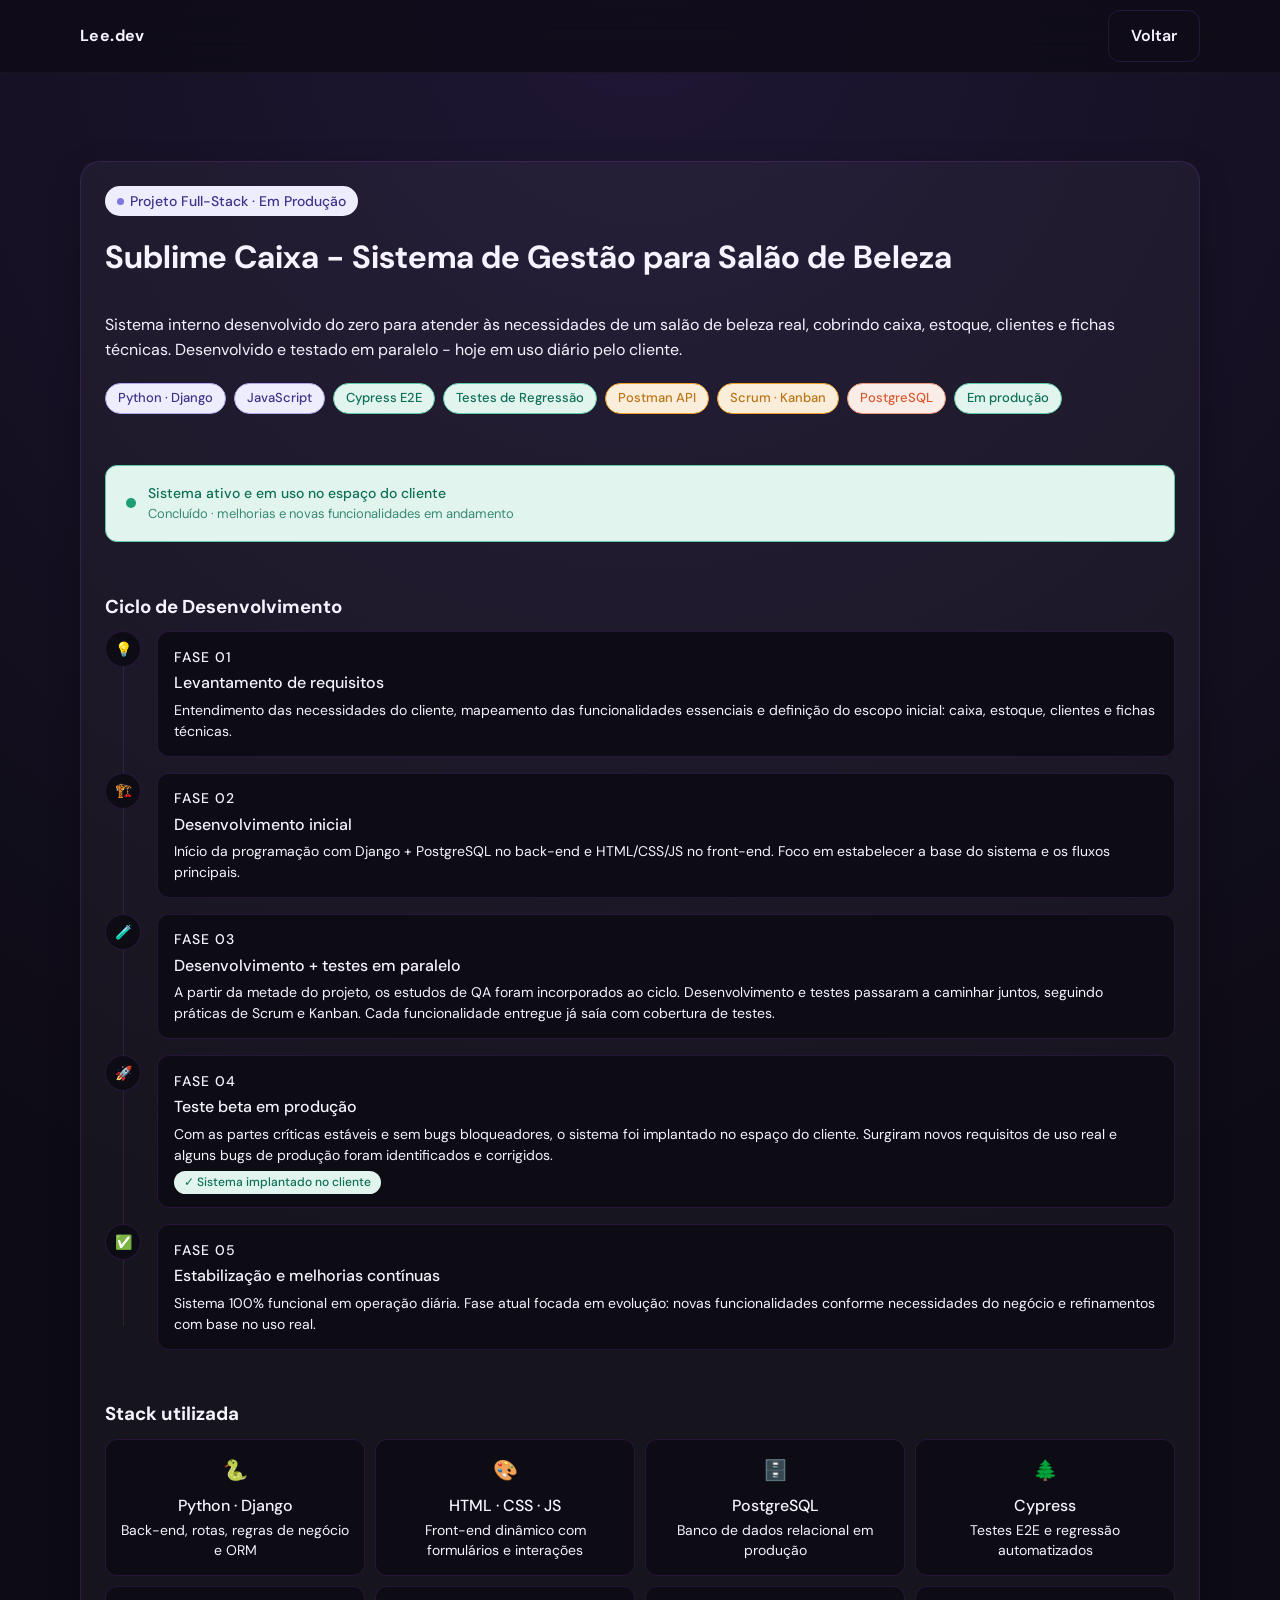
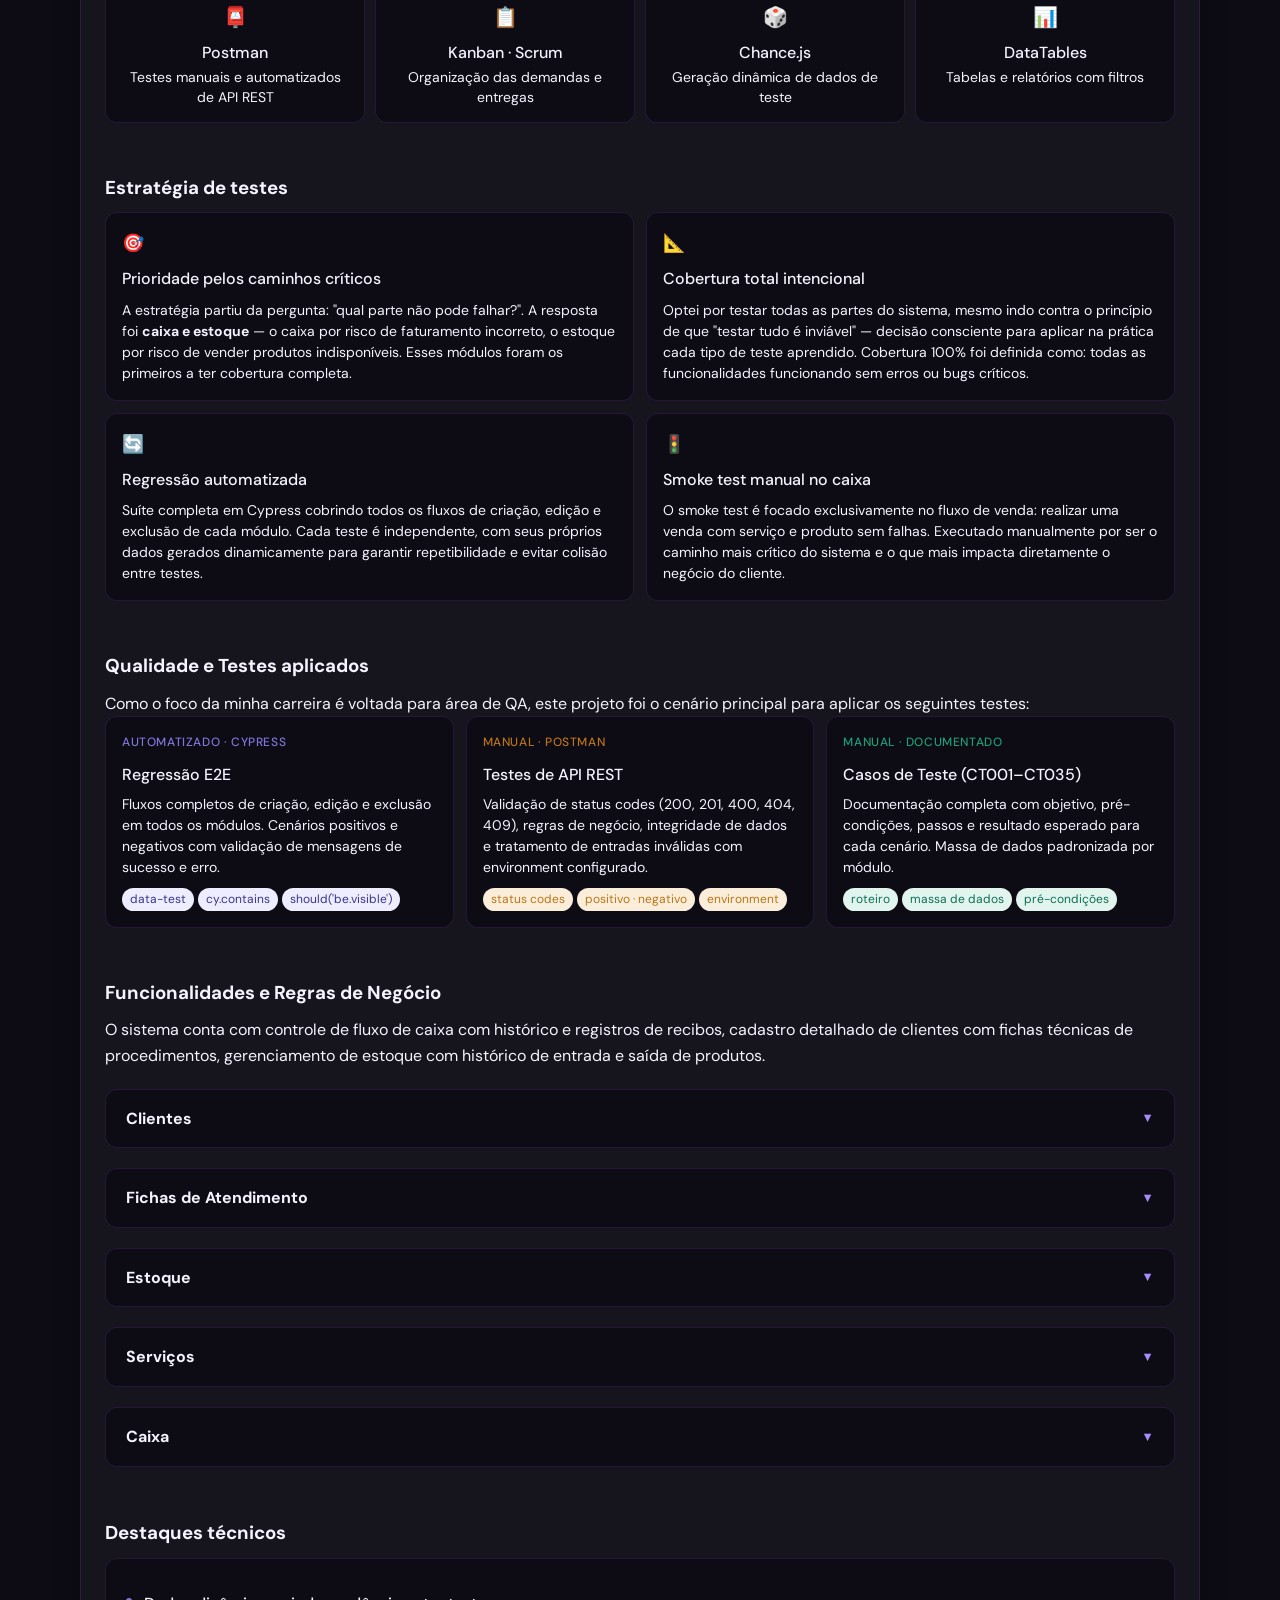
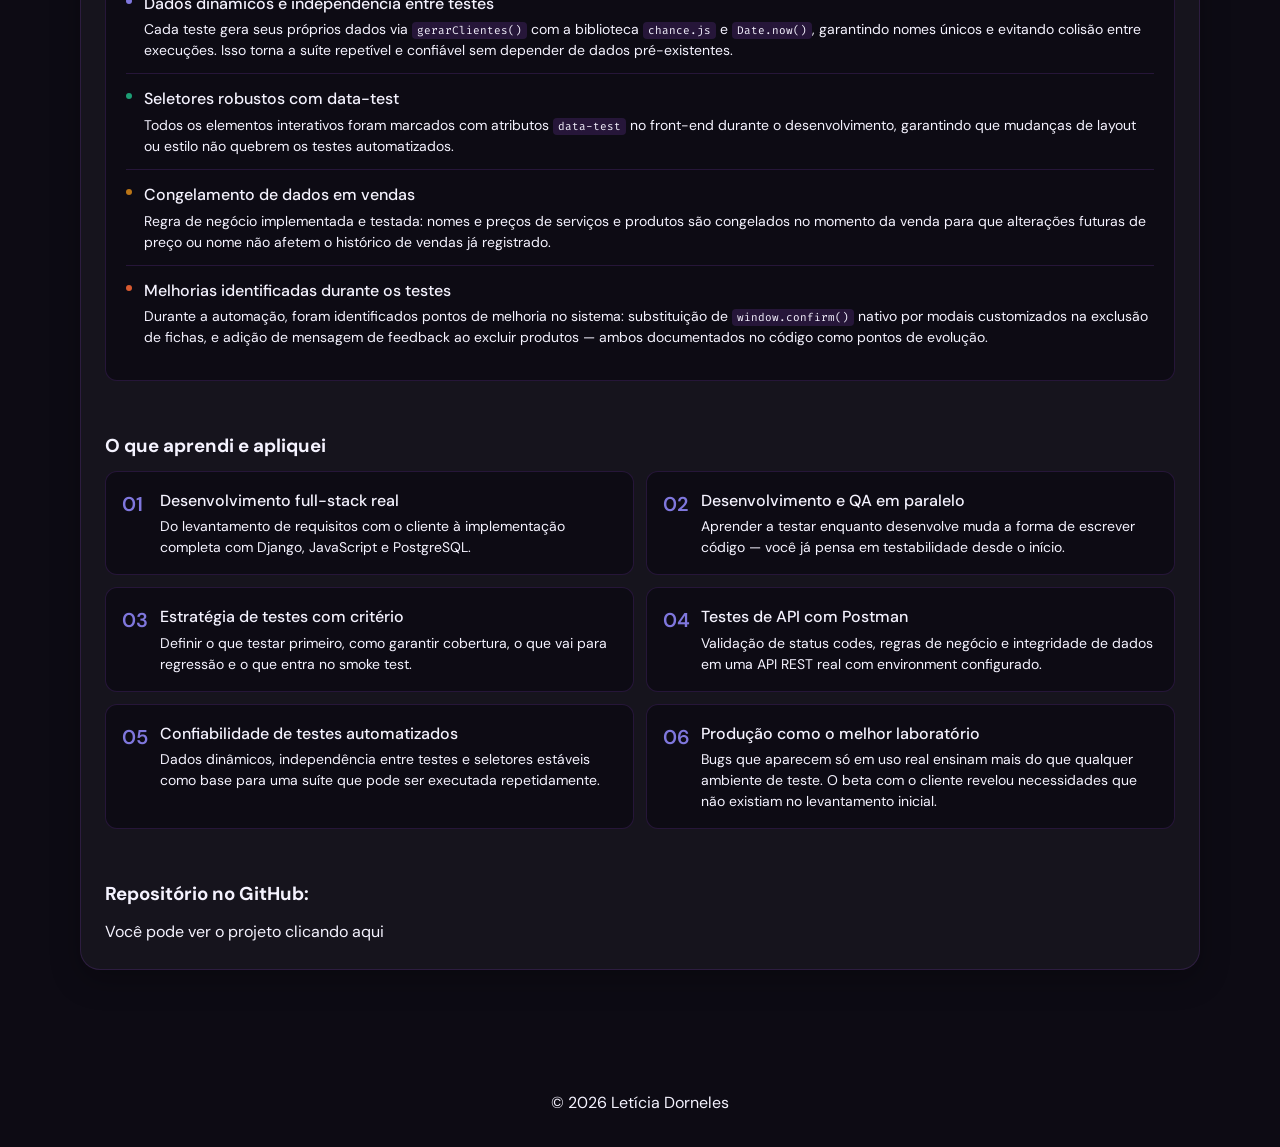
==== projeto-gestao.html @ 42004044 "Ajustando projeto Sublime Caixa" ====
<!DOCTYPE html>
<html lang="pt-BR">
<head>
  <meta charset="UTF-8" />
  <meta name="viewport" content="width=device-width, initial-scale=1.0" />
  <title>Sublime Caixa | Detalhes do Projeto</title>
  <link href="https://fonts.googleapis.com/css2?family=Fira+Code:wght@400;500&family=DM+Sans:wght@400;500;600&display=swap" rel="stylesheet"/>
  <link rel="stylesheet" href="css/style.css" />
</head>
<body>
  <header class="header">
    <nav class="nav container">
      <a href="index.html" class="logo">Lee.dev</a>
      <a href="index.html#projetos" class="btn btn-secondary">Voltar</a>
    </nav>
  </header>

  <main class="section">
    <div class="container">
      <div class="card">
      <span class="hero-tag-sublime"><span class="hero-dot-sublime"></span>Projeto Full-Stack · Em Produção</span>
      <h1 class="section-title">Sublime Caixa - Sistema de Gestão para Salão de Beleza</h1>
        <p>Sistema interno desenvolvido do zero para atender às necessidades de um salão de beleza real, cobrindo caixa, estoque, clientes e fichas técnicas. Desenvolvido e testado em paralelo - hoje em uso diário pelo cliente.</p>
        <div class="pill-row">
          <span class="pill pill-purple">Python · Django</span>
          <span class="pill pill-purple">JavaScript</span>
          <span class="pill pill-teal">Cypress E2E</span>
          <span class="pill pill-teal">Testes de Regressão </span>
          <span class="pill pill-amber">Postman API</span>
          <span class="pill pill-amber">Scrum · Kanban</span>
          <span class="pill pill-coral">PostgreSQL</span>
          <span class="pill pill-green">Em produção</span>
        </div>
        <br><br>
        <!-- Status -->
        <div class="status-bar">
            <div class="status-dot"></div>
            <div>
            <div class="status-text">Sistema ativo e em uso no espaço do cliente</div>
            <div class="status-sub">Concluído · melhorias e novas funcionalidades em andamento</div>
            </div>
        </div>

        <br>
        <h3>Ciclo de Desenvolvimento</h3>
        <!-- <ul>
          <li><strong>Backend:</strong> Python</li>
          <li><strong>Frontend:</strong> JavaScript, HTML, CSS</li>
        </ul> -->
        <!-- Timeline -->
        <!-- <p class="section-label">Ciclo de desenvolvimento</p> -->
        <div class="timeline">
            <div class="timeline-line"></div>

            <div class="tl-item">
            <div class="tl-dot">💡</div>
            <div class="tl-content">
                <div class="tl-phase">Fase 01</div>
                <div class="tl-title">Levantamento de requisitos</div>
                <div class="tl-desc">Entendimento das necessidades do cliente, mapeamento das funcionalidades essenciais e definição do escopo inicial: caixa, estoque, clientes e fichas técnicas.</div>
            </div>
            </div>

            <div class="tl-item">
            <div class="tl-dot">🏗️</div>
            <div class="tl-content">
                <div class="tl-phase">Fase 02</div>
                <div class="tl-title">Desenvolvimento inicial</div>
                <div class="tl-desc">Início da programação com Django + PostgreSQL no back-end e HTML/CSS/JS no front-end. Foco em estabelecer a base do sistema e os fluxos principais.</div>
            </div>
            </div>

            <div class="tl-item">
            <div class="tl-dot">🧪</div>
            <div class="tl-content">
                <div class="tl-phase">Fase 03</div>
                <div class="tl-title">Desenvolvimento + testes em paralelo</div>
                <div class="tl-desc">A partir da metade do projeto, os estudos de QA foram incorporados ao ciclo. Desenvolvimento e testes passaram a caminhar juntos, seguindo práticas de Scrum e Kanban. Cada funcionalidade entregue já saía com cobertura de testes.</div>
            </div>
            </div>

            <div class="tl-item">
            <div class="tl-dot">🚀</div>
            <div class="tl-content">
                <div class="tl-phase">Fase 04</div>
                <div class="tl-title">Teste beta em produção</div>
                <div class="tl-desc">Com as partes críticas estáveis e sem bugs bloqueadores, o sistema foi implantado no espaço do cliente. Surgiram novos requisitos de uso real e alguns bugs de produção foram identificados e corrigidos.</div>
                <span class="badge-prod">✓ Sistema implantado no cliente</span>
            </div>
            </div>

            <div class="tl-item">
            <div class="tl-dot">✅</div>
            <div class="tl-content">
                <div class="tl-phase">Fase 05</div>
                <div class="tl-title">Estabilização e melhorias contínuas</div>
                <div class="tl-desc">Sistema 100% funcional em operação diária. Fase atual focada em evolução: novas funcionalidades conforme necessidades do negócio e refinamentos com base no uso real.</div>
            </div>
            </div>
        </div>
        <br>
        <!-- Stack -->
        <h3>Stack utilizada</h3>
        <!-- <p class="section-label">Stack utilizada</p> -->
        <div class="stack-grid-sublime">
            <div class="stack-card-sublime">
            <div class="stack-icon-sublime">🐍</div>
            <h3>Python · Django</h3>
            <p>Back-end, rotas, regras de negócio e ORM</p>
            </div>
            <div class="stack-card-sublime">
            <div class="stack-icon-sublime">🎨</div>
            <h3>HTML · CSS · JS</h3>
            <p>Front-end dinâmico com formulários e interações</p>
            </div>
            <div class="stack-card-sublime">
            <div class="stack-icon-sublime">🗄️</div>
            <h3>PostgreSQL</h3>
            <p>Banco de dados relacional em produção</p>
            </div>
            <div class="stack-card-sublime">
            <div class="stack-icon-sublime">🌲</div>
            <h3>Cypress</h3>
            <p>Testes E2E e regressão automatizados</p>
            </div>
            <div class="stack-card-sublime">
            <div class="stack-icon-sublime">📮</div>
            <h3>Postman</h3>
            <p>Testes manuais e automatizados de API REST</p>
            </div>
            <div class="stack-card-sublime">
            <div class="stack-icon-sublime">📋</div>
            <h3>Kanban · Scrum</h3>
            <p>Organização das demandas e entregas</p>
            </div>
            <div class="stack-card-sublime">
            <div class="stack-icon-sublime">🎲</div>
            <h3>Chance.js</h3>
            <p>Geração dinâmica de dados de teste</p>
            </div>
            <div class="stack-card-sublime">
            <div class="stack-icon-sublime">📊</div>
            <h3>DataTables</h3>
            <p>Tabelas e relatórios com filtros</p>
            </div>
        </div>

        <br>
        <!-- Estratégia de testes -->
        <!-- <p class="section-label">Estratégia de testes</p> -->
        <h3>Estratégia de testes</h3>
        <div class="strategy-grid">
            <div class="strat-card">
            <div class="strat-icon">🎯</div>
            <h3>Prioridade pelos caminhos críticos</h3>
            <p>A estratégia partiu da pergunta: "qual parte não pode falhar?". A resposta foi <strong>caixa e estoque</strong> — o caixa por risco de faturamento incorreto, o estoque por risco de vender produtos indisponíveis. Esses módulos foram os primeiros a ter cobertura completa.</p>
            </div>
            <div class="strat-card">
            <div class="strat-icon">📐</div>
            <h3>Cobertura total intencional</h3>
            <p>Optei por testar todas as partes do sistema, mesmo indo contra o princípio de que "testar tudo é inviável" — decisão consciente para aplicar na prática cada tipo de teste aprendido. Cobertura 100% foi definida como: todas as funcionalidades funcionando sem erros ou bugs críticos.</p>
            </div>
            <div class="strat-card">
            <div class="strat-icon">🔄</div>
            <h3>Regressão automatizada</h3>
            <p>Suíte completa em Cypress cobrindo todos os fluxos de criação, edição e exclusão de cada módulo. Cada teste é independente, com seus próprios dados gerados dinamicamente para garantir repetibilidade e evitar colisão entre testes.</p>
            </div>
            <div class="strat-card">
            <div class="strat-icon">🚦</div>
            <h3>Smoke test manual no caixa</h3>
            <p>O smoke test é focado exclusivamente no fluxo de venda: realizar uma venda com serviço e produto sem falhas. Executado manualmente por ser o caminho mais crítico do sistema e o que mais impacta diretamente o negócio do cliente.</p>
            </div>
        </div>
        <br>

        <!-- Tipos de teste -->
        <!-- <p class="section-label">Tipos de teste aplicados</p> -->
        <h3>Qualidade e Testes aplicados</h3>
        <p>Como o foco da minha carreira é voltada para área de QA, este projeto foi o cenário principal para aplicar os seguintes testes:</p>

        <div class="test-types">
            <div class="tt-card">
            <div class="tt-label tt-label-purple">Automatizado · Cypress</div>
            <div class="tt-title">Regressão E2E</div>
            <div class="tt-desc">Fluxos completos de criação, edição e exclusão em todos os módulos. Cenários positivos e negativos com validação de mensagens de sucesso e erro.</div>
            <div class="tag-row-sublime">
                <span class="tag-sublime tag-purple-sublime">data-test</span>
                <span class="tag-sublime tag-purple-sublime">cy.contains</span>
                <span class="tag-sublime tag-purple-sublime">should('be.visible')</span>
            </div>
            </div>
            <div class="tt-card">
            <div class="tt-label tt-label-amber">Manual · Postman</div>
            <div class="tt-title">Testes de API REST</div>
            <div class="tt-desc">Validação de status codes (200, 201, 400, 404, 409), regras de negócio, integridade de dados e tratamento de entradas inválidas com environment configurado.</div>
            <div class="tag-row-sublime">
                <span class="tag-sublime tag-amber-sublime">status codes</span>
                <span class="tag-sublime tag-amber-sublime">positivo · negativo</span>
                <span class="tag-sublime tag-amber-sublime">environment</span>
            </div>
            </div>
            <div class="tt-card">
            <div class="tt-label tt-label-teal">Manual · Documentado</div>
            <div class="tt-title">Casos de Teste (CT001–CT035)</div>
            <div class="tt-desc">Documentação completa com objetivo, pré-condições, passos e resultado esperado para cada cenário. Massa de dados padronizada por módulo.</div>
            <div class="tag-row-sublime">
                <span class="tag-sublime tag-teal-sublime">roteiro</span>
                <span class="tag-sublime tag-teal-sublime">massa de dados</span>
                <span class="tag-sublime tag-teal-sublime">pré-condições</span>
            </div>
            </div>
        </div>
        

        <!-- <h3>Qualidade e Testes (QA)</h3>
        <p>Como o foco da minha carreira é voltada para área de QA, este projeto foi o cenário principal para aplicar:</p>
        <ul>
          <li><strong>Casos de Teste:</strong> Criação de casos de teste com todos os fluxos.</li>
          <li><strong>Testes Manuais:</strong> Execução de testes funcionais e exploratórios.</li>
          <li><strong>Gestão de Bugs:</strong> Identificação e correção de falhas críticas.</li>
          <li><strong>Testes Automatizados:</strong> Implementação de fluxos E2E com Cypress.</li>
          <li><strong>Testes de API:</strong> Validação de endpoints utilizando Postman.</li>
          <li><strong>Testes de Regressão:</strong> Implementação de todos os fluxos listados pelos casos de teste com Cypress.</li>
          
          
        </ul> -->
        <br>
        <h3>Funcionalidades e Regras de Negócio</h3>
        <p>O sistema conta com controle de fluxo de caixa com histórico e registros de recibos, cadastro detalhado de clientes com fichas técnicas de procedimentos, gerenciamento de estoque com histórico de entrada e saída de produtos.</p>

        <details class="accordion-item">
          <summary class="accordion-header">
            <h4 class="category">Clientes</h4>
            <span class="accordion-icon">▼</span>
          </summary>
          <div class="accordion-content">
            <ul>
              <li>&#10003; Nome, telefone e NIF são campos obrigatórios para cadastro de cliente.</li>
              <li>&#10003; Telefone valida se tem formato válido (ex.: apenas números no formato +XXX XXX XXX XXX).</li>
              <li>&#10003; NIF deve ser único para cada cliente, valida se é padrão de Portugal (9 dígitos) e se outro cliente já possui o mesmo NIF.</li>
              <li>&#10003; Email, se preenchido, valida se tem formato válido.</li>
              <li>&#10003; Data de nascimento, se preenchido, valida se tem formato válido DD/MM/AAAA e ano deve ser ≤ ano atual.</li>
              <li>&#10003; Clientes ativos indica se o cliente ainda é atendido, enquanto clientes inativos não devem aparecer em buscas de venda ou cadastro de fichas.</li>
              <li>&#10003; Ao excluir cliente, as fichas devem ser removidas.</li>
            </ul>
          </div>
        </details>
        <details class="accordion-item">
          <summary class="accordion-header">
            <h4 class="category">Fichas de Atendimento</h4>
            <span class="accordion-icon">▼</span>
          </summary>
          <div class="accordion-content">
            <ul>
                <li>&#10003; Cliente é obrigatório para fazer o cadastro da ficha</li>
                <li>&#10003; Preço deve ser ≥ 0.</li>
                <li>&#10003; Data do procedimento não pode ser uma data futura.</li>
                <li>&#10003; Profissional é opcional, mas essencial para informar quem realizou o atendimento.</li>
                <li>&#10003; Procedimento, homecare e observação são opcionais, mas têm limite de caracteres.</li>
                <li>&#10003; Ao excluir um cliente, todas as fichas dele são excluídas.</li>
                <li>&#10003; Cada ficha deve registrar o valor do serviço/produto naquela data, não dependendo de atualizações futuras de preço do serviço/produto.</li>
                <li>&#10003; Histórico: fichas ordenadas da mais recente para a mais antiga.</li>
            </ul>
          </div>
        </details>
        <details class="accordion-item">
          <summary class="accordion-header">
            <h4 class="category">Estoque</h4>
            <span class="accordion-icon">▼</span>
          </summary>
          <div class="accordion-content">
            <ul>
                <li>&#10003; Nome e preço são obrigatórios.</li>
                <li>&#10003; Preço deve ser &gt; 0.</li>
                <li>&#10003; Quantidade não pode ser negativa, caso não tenha estoque ainda pode ser criado com quantidade 0 e ser atualizada posteriormente, a quantidade é controlada por entradas e saídas.</li>
                <li>&#10003; Não é permitido vender produto com estoque insuficiente.</li>
                <li>&#10003; Movimentações de estoque devem registrar tipo (entrada/saída), quantidade e data.</li>
                <li>&#10003; Produto pode ter descrição opcional.</li>
                <li>&#10003; Produtos com quantidade 0 devem aparecer como “sem estoque” em vendas.</li>
                <li>&#10003; Produto e tipo (entrada/saída) são obrigatórios para fazer movimentação no estoque.</li>
                <li>&#10003; Tipo deve ser apenas entrada ou saída.</li>
                <li>&#10003; Ao criar uma saída (venda no caixa), valida se o produto possui estoque suficiente.</li>
                <li>&#10003; Cliente pode ser opcional, mas se estiver preenchido indica que a saída está ligada a uma venda.</li>
                <li>&#10003; Movimentação no estoque
                    <br>&nbsp;&nbsp;&nbsp;&nbsp;• Entrada:
                        <br>&nbsp;&nbsp;&nbsp;&nbsp;&nbsp;&nbsp;&nbsp;&nbsp;- Adiciona quantidade ao estoque pela edição do produto.
                    <br>&nbsp;&nbsp;&nbsp;&nbsp;• Saída:
                        <br>&nbsp;&nbsp;&nbsp;&nbsp;&nbsp;&nbsp;&nbsp;&nbsp;- Verifica se quantidade &gt; 0.
                        <br>&nbsp;&nbsp;&nbsp;&nbsp;&nbsp;&nbsp;&nbsp;&nbsp;- Verifica estoque suficiente.
                        <br>&nbsp;&nbsp;&nbsp;&nbsp;&nbsp;&nbsp;&nbsp;&nbsp;- Cria movimentação no estoque do tipo 'SAIDA'.
                        <br>&nbsp;&nbsp;&nbsp;&nbsp;&nbsp;&nbsp;&nbsp;&nbsp;- Associa cliente, se informado.
                </li>
                <li>&#10003; Relatório do estoque filtra por data, cliente e produto, mostrando entradas, saídas e quantidade atual de cada produto.</li>
            </ul>
          </div>
        </details>
        <details class="accordion-item">
          <summary class="accordion-header">
            <h4 class="category">Serviços</h4>
            <span class="accordion-icon">▼</span>
          </summary>
          <div class="accordion-content">
            <ul>
                <li>&#10003; Nome e preco são obrigatórios.</li>
                <li>&#10003; Preço deve ser &gt; 0.</li>
                <li>&#10003; Preço do serviço deve ser congelado ao criar uma venda, preservando o valor no histórico das vendas antigas.</li>
            </ul>
          </div>
        </details>
        <details class="accordion-item">
          <summary class="accordion-header">
            <h4 class="category">Caixa</h4>
            <span class="accordion-icon">▼</span>
          </summary>
          <div class="accordion-content">
            <ul>
                <li>&#10003; Cliente é opcional, mas essencial, caso não tenha o registro fica como “Não informado”.</li>
                <li>&#10003; Data por padrão é a data e hora local do dispositivo.</li>
                <li>&#10003; Desconto e sinal são opcionais, pode ser ≥ 0.</li>
                <li>&#10003; Valor total deve ser > 0 (não pode ser negativo nem zero).</li>
                <li>&#10003; Profissional opcional, mas essencial para informar quem realizou o atendimento.</li>
                <li>&#10003; Forma de pagamento é obrigatório, deve ser uma das opções definidas.</li>
                <li>&#10003; Quantidades sempre 1 por registro; multiplicar registro se necessário.</li>
                <li>&#10003; Fatura deve ser 'sim' ou 'nao' de acordo com desejo da cliente, caso não seja selecionado salva como 'nao'.</li>
                <li>&#10003; Ao finalizar venda:
                    <br>&nbsp;&nbsp;&nbsp;&nbsp;- Valida estoque dos produtos (tem um campo no caixa mostrando a quantidade de estoque real).
                    <br>&nbsp;&nbsp;&nbsp;&nbsp;- Valida valor total ≥ 0, caso não seja validado a venda não é finalizada e uma mensagem de erro aparece na tela.
                    <br>&nbsp;&nbsp;&nbsp;&nbsp;- A quantidade dos produtos vendidos é atualizada no estoque assim que a venda é finalizada no caixa.
                    <br>&nbsp;&nbsp;&nbsp;&nbsp;- Os nomes e valores de produtos/serviços são congelados no recibo para evitar alterações de valor/nome em recibos antigos caso tenha alteração de preço ou nome no futuro.</li>
                <li>&#10003; Pelo menos produto ou servico deve estar preenchido.</li>
                <li>&#10003; Quantidade de produto ou serviço é sempre 1, caso a cliente vá pagar 2 serviços/produtos iguais, deve ser adicionado o serviço/produto 2 vezes.</li>
                <li>&#10003; Produto ou serviço deve ser preenchido no momento da venda para congelar no histórico das vendas e no recibo da cliente.</li>
                <li>&#10003; Não permite vender mais do que estoque disponível.</li>
                <li>&#10003; Atualizações de preço ou nome do produto/serviço não devem afetar vendas já registradas.</li>
            </ul>
          </div>
        </details>
        <br>
        <br>
        <!-- Destaques técnicos -->
        <!-- <p class="section-label">Destaques técnicos</p> -->
        <h3>Destaques técnicos</h3>
        <div class="card-box-sublime">
            <div class="hl-item">
            <div class="hl-dot dot-purple"></div>
            <div class="hl-content">
                <h4>Dados dinâmicos e independência entre testes</h4>
                <p>Cada teste gera seus próprios dados via <code>gerarClientes()</code> com a biblioteca <code>chance.js</code> e <code>Date.now()</code>, garantindo nomes únicos e evitando colisão entre execuções. Isso torna a suíte repetível e confiável sem depender de dados pré-existentes.</p>
            </div>
            </div>
            <div class="hl-item">
            <div class="hl-dot dot-teal"></div>
            <div class="hl-content">
                <h4>Seletores robustos com data-test</h4>
                <p>Todos os elementos interativos foram marcados com atributos <code>data-test</code> no front-end durante o desenvolvimento, garantindo que mudanças de layout ou estilo não quebrem os testes automatizados.</p>
            </div>
            </div>
            <div class="hl-item">
            <div class="hl-dot dot-amber"></div>
            <div class="hl-content">
                <h4>Congelamento de dados em vendas</h4>
                <p>Regra de negócio implementada e testada: nomes e preços de serviços e produtos são congelados no momento da venda para que alterações futuras de preço ou nome não afetem o histórico de vendas já registrado.</p>
            </div>
            </div>
            <div class="hl-item">
            <div class="hl-dot dot-coral"></div>
            <div class="hl-content">
                <h4>Melhorias identificadas durante os testes</h4>
                <p>Durante a automação, foram identificados pontos de melhoria no sistema: substituição de <code>window.confirm()</code> nativo por modais customizados na exclusão de fichas, e adição de mensagem de feedback ao excluir produtos — ambos documentados no código como pontos de evolução.</p>
            </div>
            </div>
        </div>
        <br>
        <!-- Aprendizados -->
        <!-- <p class="section-label">O que aprendi e apliquei</p> -->
        <h3>O que aprendi e apliquei</h3>
        <div class="learnings">
            <div class="learn-card">
            <div class="learn-num">01</div>
            <div>
                <h4>Desenvolvimento full-stack real</h4>
                <p>Do levantamento de requisitos com o cliente à implementação completa com Django, JavaScript e PostgreSQL.</p>
            </div>
            </div>
            <div class="learn-card">
            <div class="learn-num">02</div>
            <div>
                <h4>Desenvolvimento e QA em paralelo</h4>
                <p>Aprender a testar enquanto desenvolve muda a forma de escrever código — você já pensa em testabilidade desde o início.</p>
            </div>
            </div>
            <div class="learn-card">
            <div class="learn-num">03</div>
            <div>
                <h4>Estratégia de testes com critério</h4>
                <p>Definir o que testar primeiro, como garantir cobertura, o que vai para regressão e o que entra no smoke test.</p>
            </div>
            </div>
            <div class="learn-card">
            <div class="learn-num">04</div>
            <div>
                <h4>Testes de API com Postman</h4>
                <p>Validação de status codes, regras de negócio e integridade de dados em uma API REST real com environment configurado.</p>
            </div>
            </div>
            <div class="learn-card">
            <div class="learn-num">05</div>
            <div>
                <h4>Confiabilidade de testes automatizados</h4>
                <p>Dados dinâmicos, independência entre testes e seletores estáveis como base para uma suíte que pode ser executada repetidamente.</p>
            </div>
            </div>
            <div class="learn-card">
            <div class="learn-num">06</div>
            <div>
                <h4>Produção como o melhor laboratório</h4>
                <p>Bugs que aparecem só em uso real ensinam mais do que qualquer ambiente de teste. O beta com o cliente revelou necessidades que não existiam no levantamento inicial.</p>
            </div>
            </div>
        </div>

        <br>
        <h3>Repositório no GitHub:</h3>
        <p>
        <a href="https://github.com/dorneleslet/SublimeCaixa-teste" target="_blank">Você pode ver o projeto clicando aqui</a>
        </p>
      </div>
    </div>
  </main>

  <footer class="container" style="text-align: center; padding: 2rem 0;">
    <p>&copy; 2026 Letícia Dorneles</p>
  </footer>
</body>
</html>
---- css/style.css ----
:root {
  --green: #1D9E75;
  --green-light: #E1F5EE;--green-mid: #9FE1CB;
  --purple:#7F77DD;--purple-light:#EEEDFE;--purple-deep:#3C3489;
  --teal:#1D9E75;--teal-light:#E1F5EE;--teal-deep:#0F6E56;
  --amber: #BA7517;--amber-light: #FAEEDA;
  --coral: #D85A30;--coral-light: #FAECE7;
  --bg: #0d0b14;
  --bg-soft: #151221;
  --card: rgba(255, 255, 255, 0.04);
  --border: rgba(168, 85, 247, 0.16);
  --text: #f5f3ff;
  --text-soft: #b9b3c9;
  --primary: #8b5cf6;
  --primary-soft: #a78bfa;
  --shadow: 0 10px 30px rgba(0, 0, 0, 0.25);
  --font-main: 'DM Sans', sans-serif;
  --font-code: 'Fira Code', monospace;
  /* --text-secondary: #5F5E5A; */ /* aqui é das letras do processo */
  --radius-lg: 12px; /* aqui deixa a borda arredondada do processo */
}

* {
  margin: 0;
  padding: 0;
  box-sizing: border-box;
}

html {
  scroll-behavior: smooth;
}

body {
  background:
    radial-gradient(circle at top, rgba(139, 92, 246, 0.14), transparent 30%),
    var(--bg);
  color: var(--text);
  font-family: var(--font-main);
  line-height: 1.6;
}

a {
  color: inherit;
  text-decoration: none;
}

ul {
  list-style: none;
}

.container {
  width: min(1120px, 90%);
  margin: 0 auto;
}

.header {
  position: sticky;
  top: 0;
  z-index: 1000;
  backdrop-filter: blur(16px);
  background: rgba(13, 11, 20, 0.72);
  border-bottom: 1px solid rgba(255, 255, 255, 0.04);
}

.nav {
  min-height: 72px;
  display: flex;
  align-items: center;
  justify-content: space-between;
}

.logo {
  font-weight: 700;
  letter-spacing: 0.4px;
}

.nav-links {
  display: flex;
  gap: 24px;
}

.nav-links a {
  color: var(--text-soft);
  transition: 0.25s;
}

.nav-links a:hover {
  color: var(--primary-soft);
}

.menu-toggle {
  display: none;
  background: transparent;
  border: none;
  color: var(--text);
  font-size: 28px;
  cursor: pointer;
}

.hero {
  min-height: calc(100vh - 72px);
  display: flex;
  align-items: center;
  padding: 72px 0 40px;
}

.hero-content {
  max-width: 760px;
}

.eyebrow {
  color: var(--primary-soft);
  margin-bottom: 14px;
  font-size: 0.95rem;
}

.hero h1 {
  font-size: clamp(2.2rem, 5vw, 4.2rem);
  line-height: 1.1;
  margin-bottom: 18px;
}

.hero-text {
  max-width: 680px;
  color: var(--text-soft);
  margin-bottom: 28px;
  font-size: 1.05rem;
}

.hero-actions {
  display: flex;
  gap: 14px;
  flex-wrap: wrap;
}

/* ── Hero ── */
    .hero-title {
      border: 0.5px solid var(--border);
      border-radius: var(--radius-lg);
      padding: 2rem;
      margin-bottom: 1.5rem;
      background: var(--bg);
    }
    .hero-tag {
      display: inline-flex;
      align-items: center;
      gap: 6px;
      background: var(--green-light);
      color: var(--teal-deep);
      font-size: 12px;
      font-weight: 500;
      padding: 4px 12px;
      border-radius: 20px;
      margin-bottom: 1rem;
    }
    .hero-dot {
      width: 7px; height: 7px;
      border-radius: 50%;
      background: var(--green);
      animation: pulse 1.8s infinite;
    }

    .hero-tag-sublime{
      display:inline-flex;
      align-items:center;
      gap:6px;
      background:var(--purple-light);
      color:var(--purple-deep);
      font-size:14px;
      font-weight:500;
      padding:4px 12px;
      border-radius:20px;
      margin-bottom:1rem;
    }
    .hero-dot-sublime{
      width:7px;
      height:7px;
      border-radius:50%;
      background:var(--purple);
      animation:pulse 1.8s infinite;
    }

    @keyframes pulse { 0%,100%{opacity:1} 50%{opacity:.4} }
    .hero-title h1 { font-size: 22px; font-weight: 600; line-height: 1.3; margin-bottom: .5rem; }
    .hero-sub { font-size: 15px; color: var(--text-secondary); line-height: 1.6; }
    .pill-row { display: flex; flex-wrap: wrap; gap: 8px; margin-top: 1.25rem; }
    .pill { font-size: 13px; font-weight: 500; padding: 4px 12px; border-radius: 20px; border: 0.5px solid; }
    .pill-green { background: var(--green-light); color: var(--teal-deep); border-color: #5DCAA5; }
    .pill-amber { background: var(--amber-light); color: var(--amber); border-color: #EF9F27; }
    .pill-coral { background: var(--coral-light); color: var(--coral); border-color: #F0997B; }
    .pill-purple{background:var(--purple-light);color:var(--purple-deep);border-color:#AFA9EC;}
    .pill-teal{background:var(--teal-light);color:var(--teal-deep);border-color:#5DCAA5;}


.btn {
  display: inline-block;
  padding: 12px 22px;
  border-radius: 12px;
  font-weight: 600;
  transition: 0.25s ease;
}

.btn-primary {
  background: var(--primary);
  color: white;
  box-shadow: var(--shadow);
}

.btn-primary:hover {
  transform: translateY(-2px);
  background: #7c3aed;
}

.btn-secondary {
  border: 1px solid var(--border);
  background: transparent;
  color: var(--text);
}

.btn-secondary:hover {
  background: rgba(255, 255, 255, 0.04);
}

.section {
  padding: 88px 0;
}

.section-title {
  font-size: 2rem;
  margin-bottom: 28px;
}

.grid {
  display: grid;
  grid-template-columns: repeat(3, 1fr);
  gap: 22px;
}

.card {
  background: var(--card);
  border: 1px solid var(--border);
  border-radius: 20px;
  padding: 24px;
  box-shadow: var(--shadow);
}

.card h3 {
  margin-bottom: 10px;
}

.card p + p {
  margin-top: 14px;
}

.project-card {
  transition: transform 0.25s ease, border-color 0.25s ease;
}

.project-card:hover {
  transform: translateY(-4px);
  border-color: rgba(168, 85, 247, 0.32);
}

.tag {
  display: inline-block;
  margin: 8px 0 14px;
  padding: 6px 10px;
  border-radius: 999px;
  background: rgba(139, 92, 246, 0.12);
  color: var(--primary-soft);
  font-size: 0.9rem;
}

.tag-green {
  background-color: #e8f5e9;
  color: #2e7d32;
  border: 1px solid #a5d6a7;
}

.tag-yellow {
  background-color: #fff3e0;
  color: #b26a00;
  border: 1px solid #ffcc80;
}

.tag-orange {
  background-color: #fbe9e7;
  color: #d84315;
  border: 1px solid #ffab91;
}

.tag-title {
  display: inline-flex;
  align-items: center;
  gap: 6px;

  padding: 6px 12px;
  border-radius: 999px;

  background: rgba(16, 185, 129, 0.15); /* verde suave */
  color: #065f46;

  font-size: 0.9rem;
  border: none; /* 👈 remove qualquer borda */
}

.dot {
  width: 8px;
  height: 8px;
  background-color: #10b981; /* verde */
  border-radius: 50%;
  position: relative;
} 

/* animação pulsando */
.dot::after {
  content: "";
  position: absolute;
  width: 100%;
  height: 100%;
  border-radius: 50%;
  background-color: #10b981;
  opacity: 0.6;
  animation: pulse 1.5s infinite;
}

@keyframes pulse {
  0% {
    transform: scale(1);
    opacity: 0.6;
  }
  70% {
    transform: scale(2.5);
    opacity: 0;
  }
  100% {
    opacity: 0;
  }
}



@media (max-width: 900px) {
  .grid {
    grid-template-columns: 1fr;
  }

  .nav-links {
    position: absolute;
    top: 72px;
    right: 5%;
    width: 220px;
    flex-direction: column;
    gap: 16px;
    padding: 20px;
    border-radius: 16px;
    background: #171322;
    border: 1px solid var(--border);
    display: none;
  }

  .nav-links.active {
    display: flex;
  }

  .menu-toggle {
    display: block;
  }

  a {
  color: #a855f7;
  transition: 0.3s;
  }

  a:hover {
    text-decoration: underline;
  }

  .project-link {
    text-decoration: none;
    color: inherit;
    display: block;
    transition: transform 0.3s ease;
  }
  .project-link:hover {
    transform: translateY(-5px); /* Dá um efeito visual legal ao passar o mouse */
  }

}

/* Accordion Styles */
.accordion-item {
  border: 1px solid var(--border);
  border-radius: 12px;
  margin-top: 20px;
  background: var(--bg);
  overflow: hidden;
  transition: border-color 0.3s;
}

.accordion-item:hover {
  border-color: rgba(168, 85, 247, 0.4);
}

.accordion-header {
  padding: 16px 20px;
  cursor: pointer;
  list-style: none;
  display: flex;
  justify-content: space-between;
  align-items: center;
}

.accordion-header::-webkit-details-marker {
  display: none;
}

.accordion-content {
  padding: 0 20px 20px;
  border-top: 1px solid var(--border);
  /* color: var(--text-soft); */
}

.accordion-item[open] .accordion-icon {
  transform: rotate(180deg);
}

.accordion-icon {
  color: var(--primary-soft);
  transition: transform 0.3s;
  font-size: 0.8rem;
}

.grid-cards {
  display: grid;
  grid-template-columns: repeat(auto-fit, minmax(220px, 1fr));
  gap: 16px;
  margin-top: 16px;
}

.card-item {
  background: rgba(168, 85, 247, 0.4);
  padding: 16px;
  border-radius: 12px;
  color: #e5e7eb;
  font-size: 0.95rem;
  transition: 0.2s ease;
  border: 1px solid rgba(255,255,255,0.05);
}

.card-item:hover {
  transform: translateY(-4px);
  border-color: rgba(139, 92, 246, 0.3);
}

.card-number {
  font-size: 0.8rem;
  color: #22c55e;
  font-weight: bold;
  display: block;
  margin-bottom: 6px;
}

/* ── Section label ── */
    .section-label {
      font-size: 11px; font-weight: 500;
      letter-spacing: .08em; color: var(--text-secondary);
      text-transform: uppercase; margin-bottom: .75rem;
    }

    /* ── Process flow ── */
    .process-flow {
      display: grid;
      grid-template-columns: 1fr auto 1fr auto 1fr;
      align-items: center;
      gap: 0;
      margin-bottom: 1.5rem;
    }
    .proc-step {
      background: var(--bg);
      border: 0.5px solid var(--border);
      border-radius: var(--radius-lg);
      padding: .9rem 1rem;
      text-align: center;
    }
    .proc-num { font-size: 12px; font-weight: 500; letter-spacing: .06em; color: var(--text-secondary); text-transform: uppercase; margin-bottom: 4px; }
    .proc-icon { font-size: 20px; margin-bottom: 6px; }
    .proc-title { font-size: 14px; font-weight: 500; margin-bottom: 4px; }
    .proc-desc { font-size: 14px; color: var(--text-secondary); line-height: 1.4; }
    .proc-arrow { text-align: center; color: var(--text-secondary); font-size: 16px; padding: 0 4px; }

    /* ── Learnings ── */
    .learnings { display: grid; grid-template-columns: repeat(2,1fr); gap: 12px; margin-bottom: 1.5rem; }
    .learn-card { background: var(--bg); border: 0.5px solid var(--border); border-radius: var(--radius-lg); padding: 1rem; display: flex; gap: 10px; align-items: flex-start; }
    .learn-num { font-size: 20px; font-weight: 600; color: var(--purple); min-width: 28px; }
    .learn-card h4 { font-size: 16px; font-weight: 500; margin-bottom: 3px; }
    .learn-card p  { font-size: 14px; color: var(--text-secondary); line-height: 1.5; }

/* ── Challenges ── */
    .card-box { background: var(--bg); border: 0.5px solid var(--border); border-radius: var(--radius-lg); padding: 1.25rem; margin-bottom: 1.5rem; }
    .challenge-item { display: flex; gap: 12px; padding: .75rem 0; border-bottom: 0.5px solid var(--border); }
    .challenge-item:last-child { border-bottom: none; }
    .ch-marker { width: 6px; height: 6px; border-radius: 50%; margin-top: 6px; flex-shrink: 0; }
    .ch-green { background: var(--green); }
    .ch-coral { background: var(--coral); }
    .ch-content h4 { font-size: 16px; font-weight: 500; margin-bottom: 3px; }
    .ch-content p  { font-size: 14px; color: var(--text-secondary); line-height: 1.5; }
    .ch-content code { font-family: var(--font-code); font-size: 11px; background: var(--border); padding: 1px 5px; border-radius: 4px; }

    /* Highlights Projeto Sublime */
  .highlights{margin-bottom:1.5rem}
  .card-box-sublime{background:var(--bg);border:0.5px solid var(--border);border-radius:var(--radius-lg);padding:1.25rem;margin-bottom:1.5rem}
  .hl-item{display:flex;gap:12px;padding:.75rem 0;border-bottom:0.5px solid var(--border)}
  .hl-item:last-child{border-bottom:none}
  .hl-dot{width:6px;height:6px;border-radius:50%;margin-top:7px;flex-shrink:0}
  .dot-purple{background:var(--purple)}
  .dot-teal{background:var(--teal)}
  .dot-amber{background:var(--amber)}
  .dot-coral{background:var(--coral)}
  .hl-content h4{font-size:16px;font-weight:500;margin-bottom:3px}
  .hl-content p{font-size:14px;color:var(--text-secondary);line-height:1.5}
  .hl-content code{font-family:var(--font-code);font-size:11px;background:var(--border);padding:1px 5px;border-radius:4px}

    /* ── Stack grid ── */
    .stack-grid { display: grid; grid-template-columns: repeat(3,1fr); gap: 12px; margin-bottom: 1.5rem; }
    .stack-card { background: var(--bg); border: 0.5px solid var(--border); border-radius: var(--radius-lg); padding:.9rem;text-align: center; }
    .stack-icon { font-size: 22px; margin-bottom: .5rem; }
    .stack-card h3 { font-size: 16px; font-weight: 500; margin-bottom: 4px; }
    .stack-card p { font-size: 14px; color: var(--text-secondary); line-height: 1.5; }

    /* Stack Projeto Sublime */
    .stack-grid-sublime{display:grid;grid-template-columns:repeat(4,1fr);gap:10px;margin-bottom:1.5rem}
    .stack-card-sublime{background:var(--bg);border:0.5px solid var(--border);border-radius:var(--radius-lg);padding:.9rem;text-align:center}
    .stack-icon-sublime{font-size:20px;margin-bottom:.4rem}
    .stack-card-sublime h3{font-size:16px;font-weight:500;margin-bottom:3px}
    .stack-card-sublime p{font-size:14px;color:var(--text-secondary);line-height:1.4}

/* ── Responsive ── */
@media (max-width: 560px) {
  .process-flow { grid-template-columns: 1fr; gap: 8px; }
  .proc-arrow { transform: rotate(90deg); }
  .stack-grid { grid-template-columns: 1fr 1fr; }
  .scenarios-grid { grid-template-columns: 1fr; }
  .learnings { grid-template-columns: 1fr; }
  .strategy-grid{grid-template-columns:1fr;} /* projeto sublime */
  .stack-grid-sublime{grid-template-columns:repeat(2,1fr);} /* projeto sublime */
  .test-types{grid-template-columns:1fr;} /* projeto sublime */

}

/* Status bar */
  .status-bar{background:var(--teal-light);border:0.5px solid #5DCAA5;border-radius:var(--radius-lg);padding:1rem 1.25rem;display:flex;align-items:center;gap:12px;margin-bottom:1.5rem}
  .status-dot{width:10px;height:10px;border-radius:50%;background:var(--teal);animation:pulse 2s infinite;flex-shrink:0}
  .status-text{font-size:14px;color:var(--teal-deep);font-weight:500}
  .status-sub{font-size:13px;color:var(--teal-deep);opacity:.8}

  /* Timeline */
  .timeline{margin-bottom:1.5rem;position:relative}
  .timeline-line{position:absolute;left:18px;top:24px;bottom:24px;width:1px;background:var(--border)}
  .tl-item{display:flex;gap:16px;margin-bottom:1rem;position:relative}
  .tl-dot{width:36px;height:36px;border-radius:50%;display:flex;align-items:center;justify-content:center;font-size:14px;flex-shrink:0;border:0.5px solid var(--border);background:var(--bg);z-index:1}
  .tl-content{background:var(--bg);border:0.5px solid var(--border);border-radius:var(--radius-lg);padding:.85rem 1rem;flex:1}
  .tl-phase{font-size:14px;font-weight:500;letter-spacing:.07em;color:var(--text-secondary);text-transform:uppercase;margin-bottom:2px}
  .tl-title{font-size:16px;font-weight:500;margin-bottom:4px}
  .tl-desc{font-size:14px;color:var(--text-secondary);line-height:1.5}
  .badge-prod{display:inline-block;font-size:12px;font-weight:500;background:var(--teal-light);color:var(--teal-deep);padding:2px 10px;border-radius:20px;margin-top:5px}

  /* Strategy */
  .strategy-grid{display:grid;grid-template-columns:1fr 1fr;gap:12px;margin-bottom:1.5rem}
  .strat-card{background:var(--bg);border:0.5px solid var(--border);border-radius:var(--radius-lg);padding:1rem}
  .strat-icon{font-size:18px;margin-bottom:.5rem}
  .strat-card h3{font-size:16px;font-weight:500;margin-bottom:.5rem}
  .strat-card p{font-size:14px;color:var(--text-secondary);line-height:1.5}

  /* Test types */
  .test-types{display:grid;grid-template-columns:1fr 1fr 1fr;gap:12px;margin-bottom:1.5rem}
  .tt-card{background:var(--bg);border:0.5px solid var(--border);border-radius:var(--radius-lg);padding:1rem}
  .tt-label{font-size:12px;font-weight:500;letter-spacing:.05em;text-transform:uppercase;margin-bottom:.6rem}
  .tt-label-purple{color:var(--purple)}
  .tt-label-teal{color:var(--teal)}
  .tt-label-amber{color:var(--amber)}
  .tt-title{font-size:16px;font-weight:500;margin-bottom:.4rem}
  .tt-desc{font-size:14px;color:var(--color-text-secondary);line-height:1.5}
  .tag-row-sublime{display:flex;flex-wrap:wrap;gap:4px;margin-top:.6rem}
  .tag-sublime{font-size:12px;padding:2px 8px;border-radius:20px}
  .tag-purple-sublime{background:var(--purple-light);color:var(--purple-deep)}
  .tag-teal-sublime{background:var(--teal-light);color:var(--teal-deep)}
  .tag-amber-sublime{background:var(--amber-light);color:var(--amber)}
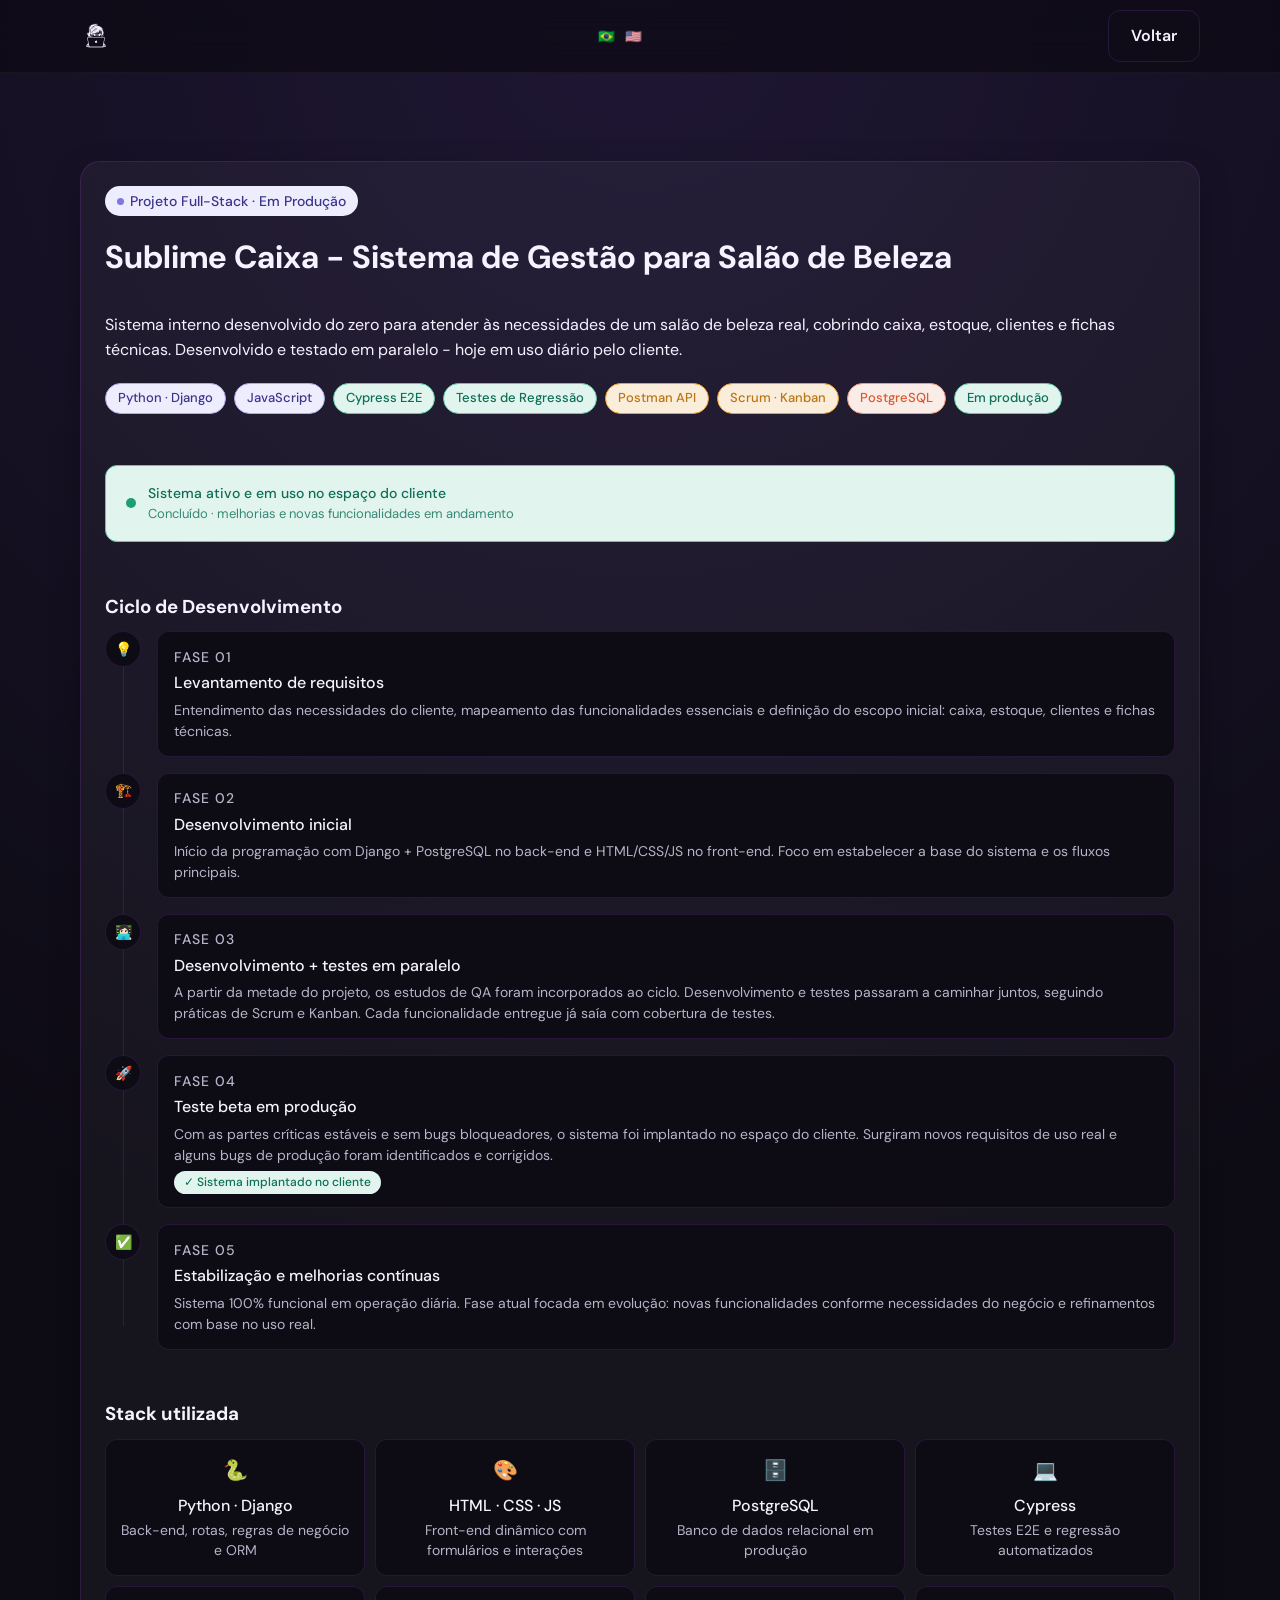
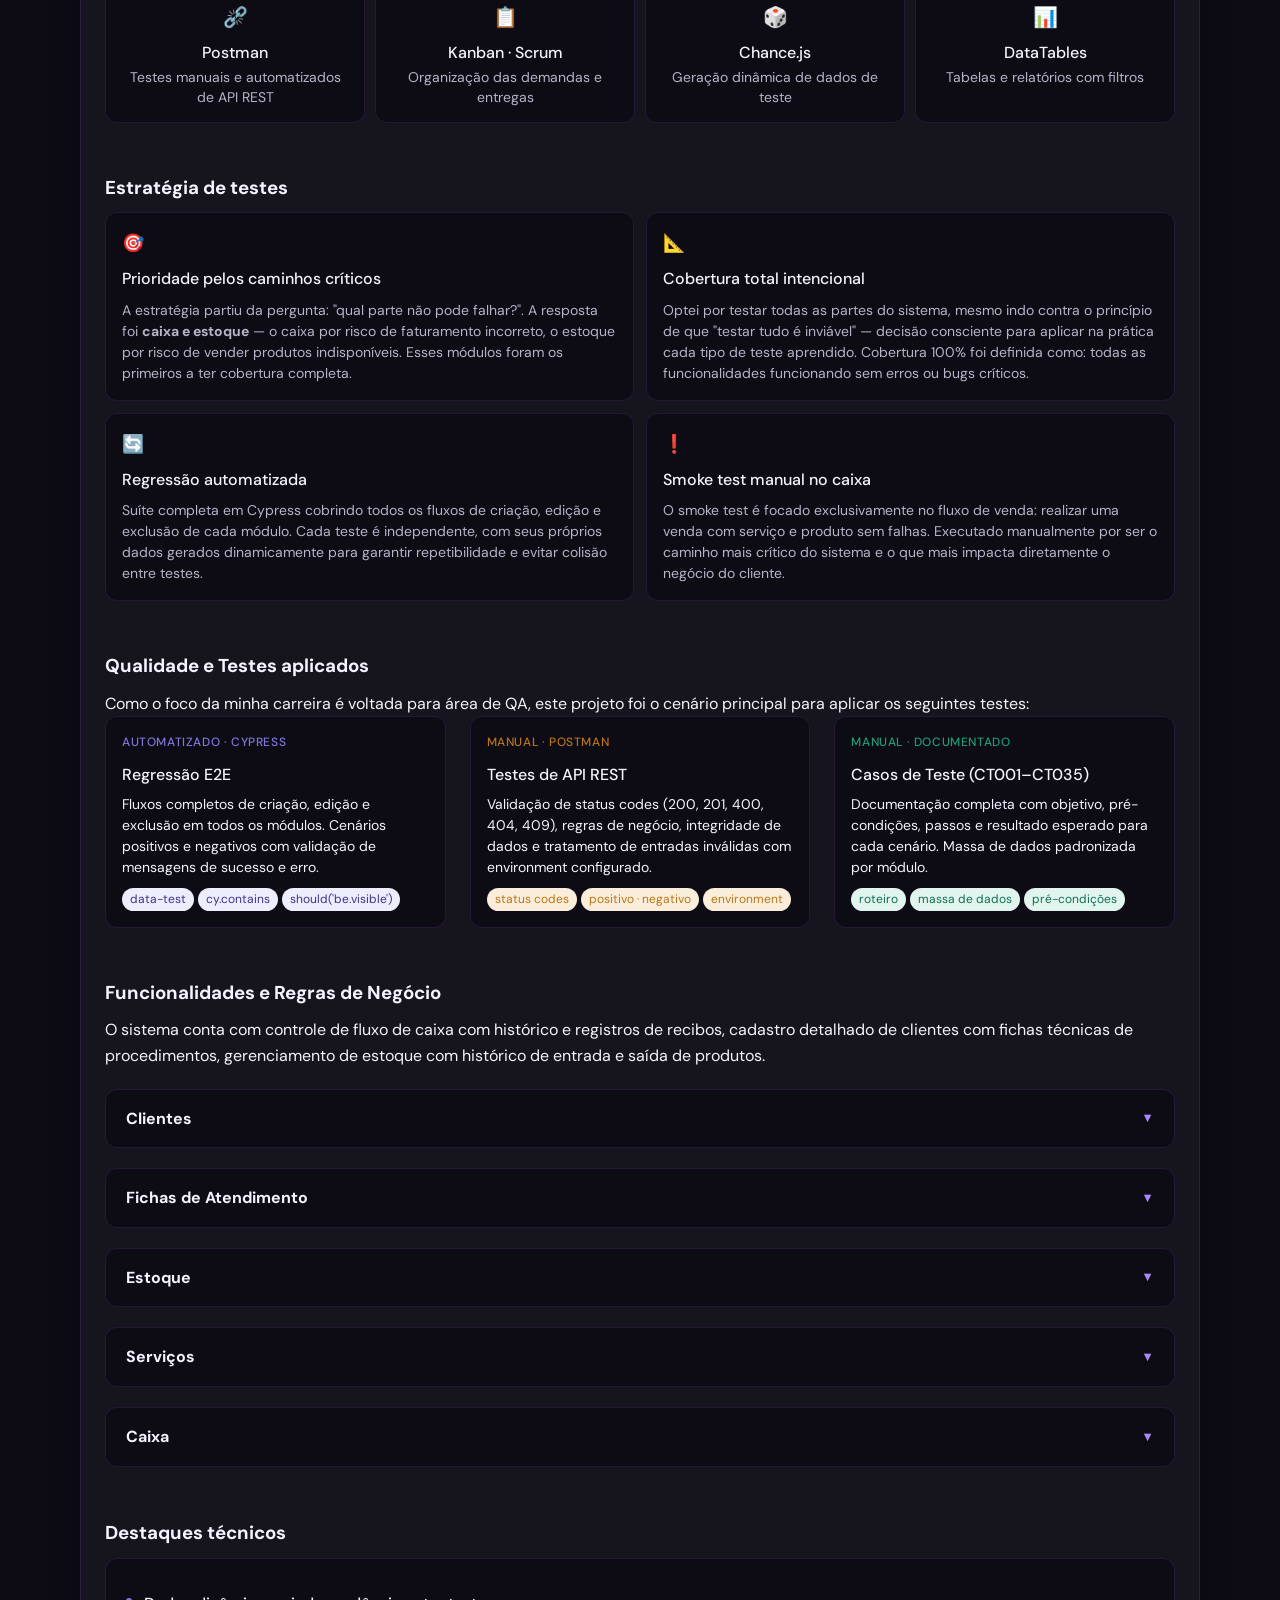
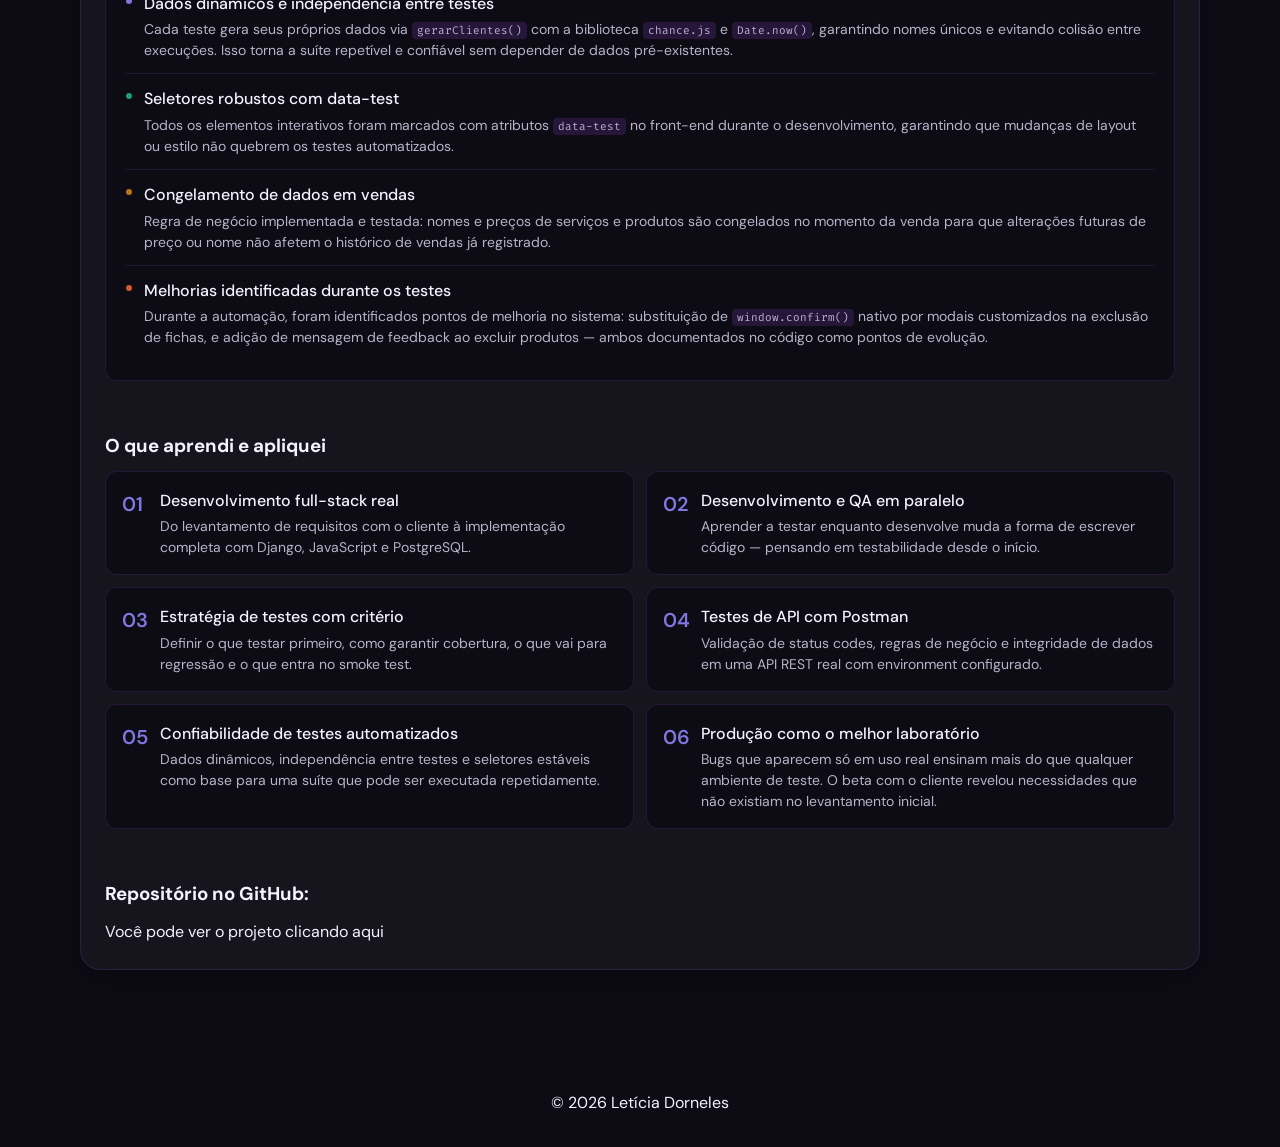
==== commit c083b856: "Ajustando projetos, responsividade e finalizando detalhes" ====
--- a/projeto-gestao.html
+++ b/projeto-gestao.html
@@ -6,21 +6,36 @@
   <title>Sublime Caixa | Detalhes do Projeto</title>
   <link href="https://fonts.googleapis.com/css2?family=Fira+Code:wght@400;500&family=DM+Sans:wght@400;500;600&display=swap" rel="stylesheet"/>
   <link rel="stylesheet" href="css/style.css" />
+  <link rel="icon" type="image/x-icon" href="img/favicondorneleslet.png">
 </head>
 <body>
   <header class="header">
     <nav class="nav container">
-      <a href="index.html" class="logo">Lee.dev</a>
-      <a href="index.html#projetos" class="btn btn-secondary">Voltar</a>
+      <a href="index.html" class="logo"><img src="img/favicondorneleslet.png" alt="Início" class="logo-img"></a>
+      <div class="lang-switcher">
+        <button onclick="changeLang('pt')" class="lang-btn" title="Português">🇧🇷</button>
+        <button onclick="changeLang('en')" class="lang-btn" title="English">🇺🇸</button>
+      </div>
+      <a href="index.html#projetos" class="btn btn-secondary">
+        <span class="lang-pt">Voltar</span>
+        <span class="lang-en">Back</span>
+      </a>
     </nav>
   </header>
 
   <main class="section">
     <div class="container">
       <div class="card">
-      <span class="hero-tag-sublime"><span class="hero-dot-sublime"></span>Projeto Full-Stack · Em Produção</span>
-      <h1 class="section-title">Sublime Caixa - Sistema de Gestão para Salão de Beleza</h1>
-        <p>Sistema interno desenvolvido do zero para atender às necessidades de um salão de beleza real, cobrindo caixa, estoque, clientes e fichas técnicas. Desenvolvido e testado em paralelo - hoje em uso diário pelo cliente.</p>
+      <span class="hero-tag-sublime"><span class="hero-dot-sublime"></span>
+        <span class="lang-pt">Projeto Full-Stack · Em Produção</span>
+        <span class="lang-en">Full-Stack Project · In Production</span>
+      </span>
+      <h1 class="section-title">
+        <span class="lang-pt">Sublime Caixa - Sistema de Gestão para Salão de Beleza</span>
+        <span class="lang-en">Sublime Caixa - Management System for Beauty Salons</span>
+      </h1>
+        <p class="lang-pt">Sistema interno desenvolvido do zero para atender às necessidades de um salão de beleza real, cobrindo caixa, estoque, clientes e fichas técnicas. Desenvolvido e testado em paralelo - hoje em uso diário pelo cliente.</p>
+        <p class="lang-en">Internal system developed from scratch to meet the needs of a real beauty salon, covering cashier, inventory, clients, and technical records. Developed and tested in parallel - currently in daily use by the client.</p>
         <div class="pill-row">
           <span class="pill pill-purple">Python · Django</span>
           <span class="pill pill-purple">JavaScript</span>
@@ -36,17 +51,23 @@
         <div class="status-bar">
             <div class="status-dot"></div>
             <div>
-            <div class="status-text">Sistema ativo e em uso no espaço do cliente</div>
-            <div class="status-sub">Concluído · melhorias e novas funcionalidades em andamento</div>
-            </div>
-        </div>
-
-        <br>
-        <h3>Ciclo de Desenvolvimento</h3>
-        <!-- <ul>
-          <li><strong>Backend:</strong> Python</li>
-          <li><strong>Frontend:</strong> JavaScript, HTML, CSS</li>
-        </ul> -->
+            <div class="status-text">
+                <span class="lang-pt">Sistema ativo e em uso no espaço do cliente</span>
+                <span class="lang-en">Active system in use at the client's location</span>
+            </div>
+            <div class="status-sub">
+                <span class="lang-pt">Concluído · melhorias e novas funcionalidades em andamento</span>
+                <span class="lang-en">Completed · improvements and new features in progress</span>
+            </div>
+            </div>
+        </div>
+
+        <br>
+        <h3>
+            <span class="lang-pt">Ciclo de Desenvolvimento</span>
+            <span class="lang-en">Development Cycle</span>
+        </h3>
+       
         <!-- Timeline -->
         <!-- <p class="section-label">Ciclo de desenvolvimento</p> -->
         <div class="timeline">
@@ -55,134 +76,218 @@
             <div class="tl-item">
             <div class="tl-dot">💡</div>
             <div class="tl-content">
-                <div class="tl-phase">Fase 01</div>
-                <div class="tl-title">Levantamento de requisitos</div>
-                <div class="tl-desc">Entendimento das necessidades do cliente, mapeamento das funcionalidades essenciais e definição do escopo inicial: caixa, estoque, clientes e fichas técnicas.</div>
+                <div class="tl-phase">
+                  <span class="lang-pt">Fase 01</span><span class="lang-en">Phase 01</span>
+                </div>
+                <div class="tl-title">
+                  <span class="lang-pt">Levantamento de requisitos</span>
+                  <span class="lang-en">Requirements gathering</span>
+                </div>
+                <div class="tl-desc">
+                  <span class="lang-pt">Entendimento das necessidades do cliente, mapeamento das funcionalidades essenciais e definição do escopo inicial: caixa, estoque, clientes e fichas técnicas.</span>
+                  <span class="lang-en">Understanding client needs, mapping essential features, and defining the initial scope: cashier, inventory, clients, and technical records.</span>
+                </div>
             </div>
             </div>
 
             <div class="tl-item">
             <div class="tl-dot">🏗️</div>
             <div class="tl-content">
-                <div class="tl-phase">Fase 02</div>
-                <div class="tl-title">Desenvolvimento inicial</div>
-                <div class="tl-desc">Início da programação com Django + PostgreSQL no back-end e HTML/CSS/JS no front-end. Foco em estabelecer a base do sistema e os fluxos principais.</div>
+                <div class="tl-phase">
+                  <span class="lang-pt">Fase 02</span><span class="lang-en">Phase 02</span>
+                </div>
+                <div class="tl-title">
+                  <span class="lang-pt">Desenvolvimento inicial</span>
+                  <span class="lang-en">Initial development</span>
+                </div>
+                <div class="tl-desc">
+                  <span class="lang-pt">Início da programação com Django + PostgreSQL no back-end e HTML/CSS/JS no front-end. Foco em estabelecer a base do sistema e os fluxos principais.</span>
+                  <span class="lang-en">Beginning of programming with Django + PostgreSQL on the back-end and HTML/CSS/JS on the front-end. Focus on establishing the system base and main flows.</span>
+                </div>
             </div>
             </div>
 
             <div class="tl-item">
-            <div class="tl-dot">🧪</div>
+            <div class="tl-dot">👩🏻‍💻</div>
             <div class="tl-content">
-                <div class="tl-phase">Fase 03</div>
-                <div class="tl-title">Desenvolvimento + testes em paralelo</div>
-                <div class="tl-desc">A partir da metade do projeto, os estudos de QA foram incorporados ao ciclo. Desenvolvimento e testes passaram a caminhar juntos, seguindo práticas de Scrum e Kanban. Cada funcionalidade entregue já saía com cobertura de testes.</div>
+                <div class="tl-phase">
+                  <span class="lang-pt">Fase 03</span><span class="lang-en">Phase 03</span>
+                </div>
+                <div class="tl-title">
+                  <span class="lang-pt">Desenvolvimento + testes em paralelo</span>
+                  <span class="lang-en">Development + testing in parallel</span>
+                </div>
+                <div class="tl-desc">
+                  <span class="lang-pt">A partir da metade do projeto, os estudos de QA foram incorporados ao ciclo. Desenvolvimento e testes passaram a caminhar juntos, seguindo práticas de Scrum e Kanban. Cada funcionalidade entregue já saía com cobertura de testes.</span>
+                  <span class="lang-en">From mid-project, QA studies were incorporated into the cycle. Development and testing started walking together, following Scrum and Kanban practices. Each delivered feature already had test coverage.</span>
+                </div>
             </div>
             </div>
 
             <div class="tl-item">
             <div class="tl-dot">🚀</div>
             <div class="tl-content">
-                <div class="tl-phase">Fase 04</div>
-                <div class="tl-title">Teste beta em produção</div>
-                <div class="tl-desc">Com as partes críticas estáveis e sem bugs bloqueadores, o sistema foi implantado no espaço do cliente. Surgiram novos requisitos de uso real e alguns bugs de produção foram identificados e corrigidos.</div>
-                <span class="badge-prod">✓ Sistema implantado no cliente</span>
+                <div class="tl-phase">
+                  <span class="lang-pt">Fase 04</span><span class="lang-en">Phase 04</span>
+                </div>
+                <div class="tl-title">
+                  <span class="lang-pt">Teste beta em produção</span>
+                  <span class="lang-en">Beta testing in production</span>
+                </div>
+                <div class="tl-desc">
+                  <span class="lang-pt">Com as partes críticas estáveis e sem bugs bloqueadores, o sistema foi implantado no espaço do cliente. Surgiram novos requisitos de uso real e alguns bugs de produção foram identificados e corrigidos.</span>
+                  <span class="lang-en">With critical parts stable and no blocking bugs, the system was deployed at the client's location. New real-use requirements emerged and some production bugs were identified and fixed.</span>
+                </div>
+                <span class="badge-prod">
+                  <span class="lang-pt">✓ Sistema implantado no cliente</span>
+                  <span class="lang-en">✓ System deployed at the client</span>
+                </span>
             </div>
             </div>
 
             <div class="tl-item">
             <div class="tl-dot">✅</div>
             <div class="tl-content">
-                <div class="tl-phase">Fase 05</div>
-                <div class="tl-title">Estabilização e melhorias contínuas</div>
-                <div class="tl-desc">Sistema 100% funcional em operação diária. Fase atual focada em evolução: novas funcionalidades conforme necessidades do negócio e refinamentos com base no uso real.</div>
+                <div class="tl-phase">
+                  <span class="lang-pt">Fase 05</span><span class="lang-en">Phase 05</span>
+                </div>
+                <div class="tl-title">
+                  <span class="lang-pt">Estabilização e melhorias contínuas</span>
+                  <span class="lang-en">Stabilization and continuous improvements</span>
+                </div>
+                <div class="tl-desc">
+                  <span class="lang-pt">Sistema 100% funcional em operação diária. Fase atual focada em evolução: novas funcionalidades conforme necessidades do negócio e refinamentos com base no uso real.</span>
+                  <span class="lang-en">100% functional system in daily operation. Current phase focused on evolution: new features according to business needs and refinements based on real use.</span>
+                </div>
             </div>
             </div>
         </div>
         <br>
         <!-- Stack -->
-        <h3>Stack utilizada</h3>
+        <h3>
+            <span class="lang-pt">Stack utilizada</span>
+            <span class="lang-en">Tech Stack</span>
+        </h3>
         <!-- <p class="section-label">Stack utilizada</p> -->
         <div class="stack-grid-sublime">
             <div class="stack-card-sublime">
             <div class="stack-icon-sublime">🐍</div>
             <h3>Python · Django</h3>
-            <p>Back-end, rotas, regras de negócio e ORM</p>
+            <p class="lang-pt">Back-end, rotas, regras de negócio e ORM</p>
+            <p class="lang-en">Back-end, routes, business rules and ORM</p>
             </div>
             <div class="stack-card-sublime">
             <div class="stack-icon-sublime">🎨</div>
             <h3>HTML · CSS · JS</h3>
-            <p>Front-end dinâmico com formulários e interações</p>
+            <p class="lang-pt">Front-end dinâmico com formulários e interações</p>
+            <p class="lang-en">Dynamic front-end with forms and interactions</p>
             </div>
             <div class="stack-card-sublime">
             <div class="stack-icon-sublime">🗄️</div>
             <h3>PostgreSQL</h3>
-            <p>Banco de dados relacional em produção</p>
-            </div>
-            <div class="stack-card-sublime">
-            <div class="stack-icon-sublime">🌲</div>
+            <p class="lang-pt">Banco de dados relacional em produção</p>
+            <p class="lang-en">Relational database in production</p>
+            </div>
+            <div class="stack-card-sublime">
+            <div class="stack-icon-sublime">💻</div>
             <h3>Cypress</h3>
-            <p>Testes E2E e regressão automatizados</p>
-            </div>
-            <div class="stack-card-sublime">
-            <div class="stack-icon-sublime">📮</div>
+            <p class="lang-pt">Testes E2E e regressão automatizados</p>
+            <p class="lang-en">Automated E2E and regression tests</p>
+            </div>
+            <div class="stack-card-sublime">
+            <div class="stack-icon-sublime">⛓️‍💥</div>
             <h3>Postman</h3>
-            <p>Testes manuais e automatizados de API REST</p>
+            <p class="lang-pt">Testes manuais e automatizados de API REST</p>
+            <p class="lang-en">Manual and automated REST API tests</p>
             </div>
             <div class="stack-card-sublime">
             <div class="stack-icon-sublime">📋</div>
             <h3>Kanban · Scrum</h3>
-            <p>Organização das demandas e entregas</p>
+            <p class="lang-pt">Organização das demandas e entregas</p>
+            <p class="lang-en">Organization of demands and deliveries</p>
             </div>
             <div class="stack-card-sublime">
             <div class="stack-icon-sublime">🎲</div>
             <h3>Chance.js</h3>
-            <p>Geração dinâmica de dados de teste</p>
+            <p class="lang-pt">Geração dinâmica de dados de teste</p>
+            <p class="lang-en">Dynamic test data generation</p>
             </div>
             <div class="stack-card-sublime">
             <div class="stack-icon-sublime">📊</div>
             <h3>DataTables</h3>
-            <p>Tabelas e relatórios com filtros</p>
+            <p class="lang-pt">Tabelas e relatórios com filtros</p>
+            <p class="lang-en">Tables and reports with filters</p>
             </div>
         </div>
 
         <br>
         <!-- Estratégia de testes -->
         <!-- <p class="section-label">Estratégia de testes</p> -->
-        <h3>Estratégia de testes</h3>
+        <h3>
+            <span class="lang-pt">Estratégia de testes</span>
+            <span class="lang-en">Test Strategy</span>
+        </h3>
         <div class="strategy-grid">
             <div class="strat-card">
             <div class="strat-icon">🎯</div>
-            <h3>Prioridade pelos caminhos críticos</h3>
-            <p>A estratégia partiu da pergunta: "qual parte não pode falhar?". A resposta foi <strong>caixa e estoque</strong> — o caixa por risco de faturamento incorreto, o estoque por risco de vender produtos indisponíveis. Esses módulos foram os primeiros a ter cobertura completa.</p>
+            <h3>
+              <span class="lang-pt">Prioridade pelos caminhos críticos</span>
+              <span class="lang-en">Priority on critical paths</span>
+            </h3>
+            <p class="lang-pt">A estratégia partiu da pergunta: "qual parte não pode falhar?". A resposta foi <strong>caixa e estoque</strong> — o caixa por risco de faturamento incorreto, o estoque por risco de vender produtos indisponíveis. Esses módulos foram os primeiros a ter cobertura completa.</p>
+            <p class="lang-en">The strategy started with the question: "which part cannot fail?". The answer was <strong>cashier and inventory</strong> — cashier for the risk of incorrect billing, inventory for the risk of selling unavailable products. These modules were the first to have full coverage.</p>
             </div>
             <div class="strat-card">
             <div class="strat-icon">📐</div>
-            <h3>Cobertura total intencional</h3>
-            <p>Optei por testar todas as partes do sistema, mesmo indo contra o princípio de que "testar tudo é inviável" — decisão consciente para aplicar na prática cada tipo de teste aprendido. Cobertura 100% foi definida como: todas as funcionalidades funcionando sem erros ou bugs críticos.</p>
+            <h3>
+              <span class="lang-pt">Cobertura total intencional</span>
+              <span class="lang-en">Intentional full coverage</span>
+            </h3>
+            <p class="lang-pt">Optei por testar todas as partes do sistema, mesmo indo contra o princípio de que "testar tudo é inviável" — decisão consciente para aplicar na prática cada tipo de teste aprendido. Cobertura 100% foi definida como: todas as funcionalidades funcionando sem erros ou bugs críticos.</p>
+            <p class="lang-en">I chose to test all parts of the system, even going against the principle that "testing everything is unfeasible" — a conscious decision to apply each type of learned test in practice. 100% coverage was defined as: all features working without errors or critical bugs.</p>
             </div>
             <div class="strat-card">
             <div class="strat-icon">🔄</div>
-            <h3>Regressão automatizada</h3>
-            <p>Suíte completa em Cypress cobrindo todos os fluxos de criação, edição e exclusão de cada módulo. Cada teste é independente, com seus próprios dados gerados dinamicamente para garantir repetibilidade e evitar colisão entre testes.</p>
+            <h3>
+              <span class="lang-pt">Regressão automatizada</span>
+              <span class="lang-en">Automated regression</span>
+            </h3>
+            <p class="lang-pt">Suíte completa em Cypress cobrindo todos os fluxos de criação, edição e exclusão de cada módulo. Cada teste é independente, com seus próprios dados gerados dinamicamente para garantir repetibilidade e evitar colisão entre testes.</p>
+            <p class="lang-en">Complete suite in Cypress covering all creation, editing, and deletion flows of each module. Each test is independent, with its own dynamically generated data to ensure repeatability and avoid collision between tests.</p>
             </div>
             <div class="strat-card">
-            <div class="strat-icon">🚦</div>
-            <h3>Smoke test manual no caixa</h3>
-            <p>O smoke test é focado exclusivamente no fluxo de venda: realizar uma venda com serviço e produto sem falhas. Executado manualmente por ser o caminho mais crítico do sistema e o que mais impacta diretamente o negócio do cliente.</p>
+            <div class="strat-icon">❗️</div>
+            <h3>
+              <span class="lang-pt">Smoke test manual no caixa</span>
+              <span class="lang-en">Manual smoke test on the cashier</span>
+            </h3>
+            <p class="lang-pt">O smoke test é focado exclusivamente no fluxo de venda: realizar uma venda com serviço e produto sem falhas. Executado manualmente por ser o caminho mais crítico do sistema e o que mais impacta diretamente o negócio do cliente.</p>
+            <p class="lang-en">The smoke test is focused exclusively on the sales flow: performing a sale with service and product without flaws. Executed manually as it is the most critical path of the system and the one that most directly impacts the client's business.</p>
             </div>
         </div>
         <br>
 
         <!-- Tipos de teste -->
         <!-- <p class="section-label">Tipos de teste aplicados</p> -->
-        <h3>Qualidade e Testes aplicados</h3>
-        <p>Como o foco da minha carreira é voltada para área de QA, este projeto foi o cenário principal para aplicar os seguintes testes:</p>
+        <h3>
+            <span class="lang-pt">Qualidade e Testes aplicados</span>
+            <span class="lang-en">Quality and Applied Testing</span>
+        </h3>
+        <p class="lang-pt">Como o foco da minha carreira é voltada para área de QA, este projeto foi o cenário principal para aplicar os seguintes testes:</p>
+        <p class="lang-en">As my career focus is on QA, this project was the main scenario for applying the following tests:</p>
 
         <div class="test-types">
             <div class="tt-card">
-            <div class="tt-label tt-label-purple">Automatizado · Cypress</div>
-            <div class="tt-title">Regressão E2E</div>
-            <div class="tt-desc">Fluxos completos de criação, edição e exclusão em todos os módulos. Cenários positivos e negativos com validação de mensagens de sucesso e erro.</div>
+            <div class="tt-label tt-label-purple">
+              <span class="lang-pt">Automatizado · Cypress</span><span class="lang-en">Automated · Cypress</span>
+            </div>
+            <div class="tt-title">
+              <span class="lang-pt">Regressão E2E</span><span class="lang-en">E2E Regression</span>
+            </div>
+            <div class="tt-desc">
+              <span class="lang-pt">Fluxos completos de criação, edição e exclusão em todos os módulos. Cenários positivos e negativos com validação de mensagens de sucesso e erro.</span>
+              <span class="lang-en">Complete creation, editing, and deletion flows in all modules. Positive and negative scenarios with validation of success and error messages.</span>
+            </div>
             <div class="tag-row-sublime">
                 <span class="tag-sublime tag-purple-sublime">data-test</span>
                 <span class="tag-sublime tag-purple-sublime">cy.contains</span>
@@ -190,68 +295,96 @@
             </div>
             </div>
             <div class="tt-card">
-            <div class="tt-label tt-label-amber">Manual · Postman</div>
-            <div class="tt-title">Testes de API REST</div>
-            <div class="tt-desc">Validação de status codes (200, 201, 400, 404, 409), regras de negócio, integridade de dados e tratamento de entradas inválidas com environment configurado.</div>
+            <div class="tt-label tt-label-amber">
+              <span class="lang-pt">Manual · Postman</span><span class="lang-en">Manual · Postman</span>
+            </div>
+            <div class="tt-title">
+              <span class="lang-pt">Testes de API REST</span><span class="lang-en">REST API Testing</span>
+            </div>
+            <div class="tt-desc">
+              <span class="lang-pt">Validação de status codes (200, 201, 400, 404, 409), regras de negócio, integridade de dados e tratamento de entradas inválidas com environment configurado.</span>
+              <span class="lang-en">Validation of status codes (200, 201, 400, 404, 409), business rules, data integrity, and invalid input handling with configured environment.</span>
+            </div>
             <div class="tag-row-sublime">
                 <span class="tag-sublime tag-amber-sublime">status codes</span>
-                <span class="tag-sublime tag-amber-sublime">positivo · negativo</span>
+                <span class="tag-sublime tag-amber-sublime">
+                  <span class="lang-pt">positivo · negativo</span><span class="lang-en">positive · negative</span>
+                </span>
                 <span class="tag-sublime tag-amber-sublime">environment</span>
             </div>
             </div>
             <div class="tt-card">
-            <div class="tt-label tt-label-teal">Manual · Documentado</div>
-            <div class="tt-title">Casos de Teste (CT001–CT035)</div>
-            <div class="tt-desc">Documentação completa com objetivo, pré-condições, passos e resultado esperado para cada cenário. Massa de dados padronizada por módulo.</div>
+            <div class="tt-label tt-label-teal">
+              <span class="lang-pt">Manual · Documentado</span><span class="lang-en">Manual · Documented</span>
+            </div>
+            <div class="tt-title">
+              <span class="lang-pt">Casos de Teste (CT001–CT035)</span><span class="lang-en">Test Cases (CT001–CT035)</span>
+            </div>
+            <div class="tt-desc">
+              <span class="lang-pt">Documentação completa com objetivo, pré-condições, passos e resultado esperado para cada cenário. Massa de dados padronizada por módulo.</span>
+              <span class="lang-en">Complete documentation with objectives, pre-conditions, steps, and expected results for each scenario. Standardized data mass by module.</span>
+            </div>
             <div class="tag-row-sublime">
-                <span class="tag-sublime tag-teal-sublime">roteiro</span>
-                <span class="tag-sublime tag-teal-sublime">massa de dados</span>
-                <span class="tag-sublime tag-teal-sublime">pré-condições</span>
+                <span class="tag-sublime tag-teal-sublime">
+                  <span class="lang-pt">roteiro</span><span class="lang-en">test script</span>
+                </span>
+                <span class="tag-sublime tag-teal-sublime">
+                  <span class="lang-pt">massa de dados</span><span class="lang-en">data mass</span>
+                </span>
+                <span class="tag-sublime tag-teal-sublime">
+                  <span class="lang-pt">pré-condições</span><span class="lang-en">pre-conditions</span>
+                </span>
             </div>
             </div>
         </div>
         
 
-        <!-- <h3>Qualidade e Testes (QA)</h3>
-        <p>Como o foco da minha carreira é voltada para área de QA, este projeto foi o cenário principal para aplicar:</p>
-        <ul>
-          <li><strong>Casos de Teste:</strong> Criação de casos de teste com todos os fluxos.</li>
-          <li><strong>Testes Manuais:</strong> Execução de testes funcionais e exploratórios.</li>
-          <li><strong>Gestão de Bugs:</strong> Identificação e correção de falhas críticas.</li>
-          <li><strong>Testes Automatizados:</strong> Implementação de fluxos E2E com Cypress.</li>
-          <li><strong>Testes de API:</strong> Validação de endpoints utilizando Postman.</li>
-          <li><strong>Testes de Regressão:</strong> Implementação de todos os fluxos listados pelos casos de teste com Cypress.</li>
-          
-          
-        </ul> -->
-        <br>
-        <h3>Funcionalidades e Regras de Negócio</h3>
-        <p>O sistema conta com controle de fluxo de caixa com histórico e registros de recibos, cadastro detalhado de clientes com fichas técnicas de procedimentos, gerenciamento de estoque com histórico de entrada e saída de produtos.</p>
+        
+        <br>
+        <h3>
+            <span class="lang-pt">Funcionalidades e Regras de Negócio</span>
+            <span class="lang-en">Features and Business Rules</span>
+        </h3>
+        <p class="lang-pt">O sistema conta com controle de fluxo de caixa com histórico e registros de recibos, cadastro detalhado de clientes com fichas técnicas de procedimentos, gerenciamento de estoque com histórico de entrada e saída de produtos.</p>
+        <p class="lang-en">The system features cash flow control with history and receipt records, detailed customer registration with procedure technical records, and inventory management with product entry and exit history.</p>
 
         <details class="accordion-item">
           <summary class="accordion-header">
-            <h4 class="category">Clientes</h4>
+            <h4 class="category">
+                <span class="lang-pt">Clientes</span><span class="lang-en">Clients</span>
+            </h4>
             <span class="accordion-icon">▼</span>
           </summary>
           <div class="accordion-content">
-            <ul>
+            <ul class="lang-pt">
               <li>&#10003; Nome, telefone e NIF são campos obrigatórios para cadastro de cliente.</li>
-              <li>&#10003; Telefone valida se tem formato válido (ex.: apenas números no formato +XXX XXX XXX XXX).</li>
+              <li>&#10003; Telefone com formato e comprimento válido (ex.: apenas números no formato +351 XXX XXX XXX).</li>
               <li>&#10003; NIF deve ser único para cada cliente, valida se é padrão de Portugal (9 dígitos) e se outro cliente já possui o mesmo NIF.</li>
               <li>&#10003; Email, se preenchido, valida se tem formato válido.</li>
               <li>&#10003; Data de nascimento, se preenchido, valida se tem formato válido DD/MM/AAAA e ano deve ser ≤ ano atual.</li>
               <li>&#10003; Clientes ativos indica se o cliente ainda é atendido, enquanto clientes inativos não devem aparecer em buscas de venda ou cadastro de fichas.</li>
               <li>&#10003; Ao excluir cliente, as fichas devem ser removidas.</li>
             </ul>
+            <ul class="lang-en">
+              <li>&#10003; Name, phone and NIF are required fields for customer registration.</li>
+              <li>&#10003; Phone with valid format and length (e.g., only numbers in the format +351 XXX XXX XXX).</li>
+              <li>&#10003; NIF must be unique for each customer, validates if it follows the Portugal standard (9 digits) and if another customer already has the same NIF.</li>
+              <li>&#10003; Email, if filled in, validates if it has a valid format.</li>
+              <li>&#10003; Date of birth, if filled in, validates if it has a valid format DD/MM/YYYY and the year must be ≤ current year.</li>
+              <li>&#10003; Active customers indicate whether the customer is still being served, while inactive customers should not appear in sales searches or record creation.</li>
+              <li>&#10003; When deleting a customer, the records must be removed.</li>
+            </ul>
           </div>
         </details>
         <details class="accordion-item">
           <summary class="accordion-header">
-            <h4 class="category">Fichas de Atendimento</h4>
+            <h4 class="category">
+                <span class="lang-pt">Fichas de Atendimento</span><span class="lang-en">Service Records</span>
+            </h4>
             <span class="accordion-icon">▼</span>
           </summary>
           <div class="accordion-content">
-            <ul>
+            <ul class="lang-pt">
                 <li>&#10003; Cliente é obrigatório para fazer o cadastro da ficha</li>
                 <li>&#10003; Preço deve ser ≥ 0.</li>
                 <li>&#10003; Data do procedimento não pode ser uma data futura.</li>
@@ -261,15 +394,27 @@
                 <li>&#10003; Cada ficha deve registrar o valor do serviço/produto naquela data, não dependendo de atualizações futuras de preço do serviço/produto.</li>
                 <li>&#10003; Histórico: fichas ordenadas da mais recente para a mais antiga.</li>
             </ul>
+            <ul class="lang-en">
+                <li>&#10003; Customer is required to create a record</li>
+                <li>&#10003; Price must be ≥ 0.</li>
+                <li>&#10003; Procedure date cannot be a future date.</li>
+                <li>&#10003; Professional is optional, but essential to indicate who performed the service.</li>
+                <li>&#10003; Procedure, homecare and notes are optional, but have a character limit.</li>
+                <li>&#10003; When deleting a customer, all their records are deleted.</li>
+                <li>&#10003; Each record must store the service/product price at that date, not depending on future price updates of the service/product.</li>
+                <li>&#10003; History: records ordered from most recent to oldest.</li>    
+            </ul>
           </div>
         </details>
         <details class="accordion-item">
           <summary class="accordion-header">
-            <h4 class="category">Estoque</h4>
+            <h4 class="category">
+                <span class="lang-pt">Estoque</span><span class="lang-en">Inventory</span>
+            </h4>
             <span class="accordion-icon">▼</span>
           </summary>
           <div class="accordion-content">
-            <ul>
+            <ul class="lang-pt">
                 <li>&#10003; Nome e preço são obrigatórios.</li>
                 <li>&#10003; Preço deve ser &gt; 0.</li>
                 <li>&#10003; Quantidade não pode ser negativa, caso não tenha estoque ainda pode ser criado com quantidade 0 e ser atualizada posteriormente, a quantidade é controlada por entradas e saídas.</li>
@@ -292,35 +437,67 @@
                 </li>
                 <li>&#10003; Relatório do estoque filtra por data, cliente e produto, mostrando entradas, saídas e quantidade atual de cada produto.</li>
             </ul>
+            <ul class="lang-en">
+              <li>&#10003; Name and price are required.</li>
+              <li>&#10003; Price must be &gt; 0.</li>
+              <li>&#10003; Quantity cannot be negative; if there is no stock yet, it can be created with quantity 0 and updated later. Quantity is controlled by stock in and out movements.</li>
+              <li>&#10003; It is not allowed to sell a product with insufficient stock.</li>
+              <li>&#10003; Stock movements must record type (in/out), quantity and date.</li>
+              <li>&#10003; Product may have an optional description.</li>
+              <li>&#10003; Products with quantity 0 must appear as “out of stock” in sales.</li>
+              <li>&#10003; Product and type (in/out) are required to perform a stock movement.</li>
+              <li>&#10003; Type must be either in or out only.</li>
+              <li>&#10003; When creating an out movement (sale at the cashier), it validates if the product has sufficient stock.</li>
+              <li>&#10003; Customer can be optional, but if filled it indicates that the out movement is linked to a sale.</li>
+              <li>&#10003; Stock movement
+                  <br>&nbsp;&nbsp;&nbsp;&nbsp;• In:
+                      <br>&nbsp;&nbsp;&nbsp;&nbsp;&nbsp;&nbsp;&nbsp;&nbsp;- Adds quantity to stock through product editing.
+                  <br>&nbsp;&nbsp;&nbsp;&nbsp;• Out:
+                      <br>&nbsp;&nbsp;&nbsp;&nbsp;&nbsp;&nbsp;&nbsp;&nbsp;- Checks if quantity &gt; 0.
+                      <br>&nbsp;&nbsp;&nbsp;&nbsp;&nbsp;&nbsp;&nbsp;&nbsp;- Checks sufficient stock.
+                      <br>&nbsp;&nbsp;&nbsp;&nbsp;&nbsp;&nbsp;&nbsp;&nbsp;- Creates a stock movement of type 'OUT'.
+                      <br>&nbsp;&nbsp;&nbsp;&nbsp;&nbsp;&nbsp;&nbsp;&nbsp;- Associates customer, if provided.
+              </li>
+              <li>&#10003; Stock report filters by date, customer and product, showing in/out movements and current quantity of each product.</li>
+            </ul>
           </div>
         </details>
         <details class="accordion-item">
           <summary class="accordion-header">
-            <h4 class="category">Serviços</h4>
+            <h4 class="category">
+                <span class="lang-pt">Serviços</span><span class="lang-en">Services</span>
+            </h4>
             <span class="accordion-icon">▼</span>
           </summary>
           <div class="accordion-content">
-            <ul>
+            <ul class="lang-pt">
                 <li>&#10003; Nome e preco são obrigatórios.</li>
                 <li>&#10003; Preço deve ser &gt; 0.</li>
                 <li>&#10003; Preço do serviço deve ser congelado ao criar uma venda, preservando o valor no histórico das vendas antigas.</li>
+            </ul>
+            <ul class="lang-en">
+                <li>&#10003; Name and price are mandatory.</li>
+                <li>&#10003; Price must be > 0.</li>
+                <li>&#10003; Service price must be frozen upon sale to preserve historical data.</li>
             </ul>
           </div>
         </details>
         <details class="accordion-item">
           <summary class="accordion-header">
-            <h4 class="category">Caixa</h4>
+            <h4 class="category">
+                <span class="lang-pt">Caixa</span><span class="lang-en">Cashier</span>
+            </h4>
             <span class="accordion-icon">▼</span>
           </summary>
           <div class="accordion-content">
-            <ul>
+            <ul class="lang-pt">
                 <li>&#10003; Cliente é opcional, mas essencial, caso não tenha o registro fica como “Não informado”.</li>
                 <li>&#10003; Data por padrão é a data e hora local do dispositivo.</li>
                 <li>&#10003; Desconto e sinal são opcionais, pode ser ≥ 0.</li>
                 <li>&#10003; Valor total deve ser > 0 (não pode ser negativo nem zero).</li>
                 <li>&#10003; Profissional opcional, mas essencial para informar quem realizou o atendimento.</li>
                 <li>&#10003; Forma de pagamento é obrigatório, deve ser uma das opções definidas.</li>
-                <li>&#10003; Quantidades sempre 1 por registro; multiplicar registro se necessário.</li>
+                <li>&#10003; Quantidades sempre 1 por registro; multiplicar registro se necessário.</li> <!-- QUE ISSO ????? -->
                 <li>&#10003; Fatura deve ser 'sim' ou 'nao' de acordo com desejo da cliente, caso não seja selecionado salva como 'nao'.</li>
                 <li>&#10003; Ao finalizar venda:
                     <br>&nbsp;&nbsp;&nbsp;&nbsp;- Valida estoque dos produtos (tem um campo no caixa mostrando a quantidade de estoque real).
@@ -333,96 +510,168 @@
                 <li>&#10003; Não permite vender mais do que estoque disponível.</li>
                 <li>&#10003; Atualizações de preço ou nome do produto/serviço não devem afetar vendas já registradas.</li>
             </ul>
+            <ul class="lang-en">
+                <li>&#10003; Client is optional but essential; if not registered, it stays as "Not informed".</li>
+                <li>&#10003; Date by default is the device's local date and time.</li>
+                <li>&#10003; Discount and down payment are optional, must be ≥ 0.</li>
+                <li>&#10003; Total value must be > 0 (cannot be negative or zero).</li>
+                <li>&#10003; Professional optional, but essential to inform who performed the service.</li>
+                <li>&#10003; Payment method is mandatory, must be one of the defined options.</li>
+                <li>&#10003; Quantities always 1 per entry; multiply the entry if necessary.</li>
+                <li>&#10003; Invoice must be 'yes' or 'no' according to the client's wish; if not selected, saves as 'no'.</li>
+                <li>&#10003; When finalizing a sale: 
+                  <br>&nbsp;&nbsp;&nbsp;&nbsp;- Validates product stock.
+                  <br>&nbsp;&nbsp;&nbsp;&nbsp;- Validates total value ≥ 0.
+                  <br>&nbsp;&nbsp;&nbsp;&nbsp;- Sold quantities are updated in stock. 
+                  <br>&nbsp;&nbsp;&nbsp;&nbsp;- Values are frozen in the receipt.</li>
+                <li>&#10003; At least product or service must be filled.</li>
+                <li>&#10003; Product or service quantity is always 1, if 2 are sold, they must be added twice.</li>
+                <li>&#10003; Product or service must be filled at the time of sale to freeze in history.</li>
+                <li>&#10003; Does not allow selling more than available stock.</li>
+                <li>&#10003; Price or name updates should not affect already registered sales.</li>
+            </ul>
           </div>
         </details>
         <br>
         <br>
         <!-- Destaques técnicos -->
         <!-- <p class="section-label">Destaques técnicos</p> -->
-        <h3>Destaques técnicos</h3>
+        <h3>
+          <span class="lang-pt">Destaques técnicos</span>
+          <span class="lang-en">Technical Highlights</span>
+        </h3>
         <div class="card-box-sublime">
             <div class="hl-item">
             <div class="hl-dot dot-purple"></div>
             <div class="hl-content">
-                <h4>Dados dinâmicos e independência entre testes</h4>
-                <p>Cada teste gera seus próprios dados via <code>gerarClientes()</code> com a biblioteca <code>chance.js</code> e <code>Date.now()</code>, garantindo nomes únicos e evitando colisão entre execuções. Isso torna a suíte repetível e confiável sem depender de dados pré-existentes.</p>
+                <h4>
+                  <span class="lang-pt">Dados dinâmicos e independência entre testes</span>
+                  <span class="lang-en">Dynamic data and test independence</span>
+                </h4>
+                <p class="lang-pt">Cada teste gera seus próprios dados via <code>gerarClientes()</code> com a biblioteca <code>chance.js</code> e <code>Date.now()</code>, garantindo nomes únicos e evitando colisão entre execuções. Isso torna a suíte repetível e confiável sem depender de dados pré-existentes.</p>
+                <p class="lang-en">Each test generates its own data via <code>gerarClientes()</code> with the <code>chance.js</code> library and <code>Date.now()</code>, ensuring unique names and avoiding collision between executions. This makes the suite repeatable and reliable without depending on pre-existing data.</p>
             </div>
             </div>
             <div class="hl-item">
             <div class="hl-dot dot-teal"></div>
             <div class="hl-content">
-                <h4>Seletores robustos com data-test</h4>
-                <p>Todos os elementos interativos foram marcados com atributos <code>data-test</code> no front-end durante o desenvolvimento, garantindo que mudanças de layout ou estilo não quebrem os testes automatizados.</p>
+                <h4>
+                  <span class="lang-pt">Seletores robustos com data-test</span>
+                  <span class="lang-en">Robust selectors with data-test</span>
+                </h4>
+                <p class="lang-pt">Todos os elementos interativos foram marcados com atributos <code>data-test</code> no front-end durante o desenvolvimento, garantindo que mudanças de layout ou estilo não quebrem os testes automatizados.</p>
+                <p class="lang-en">All interactive elements were marked with <code>data-test</code> attributes on the front-end during development, ensuring that layout or style changes do not break automated tests.</p>
             </div>
             </div>
             <div class="hl-item">
             <div class="hl-dot dot-amber"></div>
             <div class="hl-content">
-                <h4>Congelamento de dados em vendas</h4>
-                <p>Regra de negócio implementada e testada: nomes e preços de serviços e produtos são congelados no momento da venda para que alterações futuras de preço ou nome não afetem o histórico de vendas já registrado.</p>
+                <h4>
+                  <span class="lang-pt">Congelamento de dados em vendas</span>
+                  <span class="lang-en">Data freezing in sales</span>
+                </h4>
+                <p class="lang-pt">Regra de negócio implementada e testada: nomes e preços de serviços e produtos são congelados no momento da venda para que alterações futuras de preço ou nome não afetem o histórico de vendas já registrado.</p>
+                <p class="lang-en">Business rule implemented and tested: service and product names and prices are frozen at the time of sale so that future price or name changes do not affect the already registered sales history.</p>
             </div>
             </div>
             <div class="hl-item">
             <div class="hl-dot dot-coral"></div>
             <div class="hl-content">
-                <h4>Melhorias identificadas durante os testes</h4>
-                <p>Durante a automação, foram identificados pontos de melhoria no sistema: substituição de <code>window.confirm()</code> nativo por modais customizados na exclusão de fichas, e adição de mensagem de feedback ao excluir produtos — ambos documentados no código como pontos de evolução.</p>
+                <h4>
+                  <span class="lang-pt">Melhorias identificadas durante os testes</span>
+                  <span class="lang-en">Improvements identified during testing</span>
+                </h4>
+                <p class="lang-pt">Durante a automação, foram identificados pontos de melhoria no sistema: substituição de <code>window.confirm()</code> nativo por modais customizados na exclusão de fichas, e adição de mensagem de feedback ao excluir produtos — ambos documentados no código como pontos de evolução.</p>
+                <p class="lang-en">During automation, improvement points were identified in the system: replacing native <code>window.confirm()</code> with custom modals in record deletion, and adding a feedback message when deleting products — both documented in the code as evolution points.</p>
             </div>
             </div>
         </div>
         <br>
         <!-- Aprendizados -->
         <!-- <p class="section-label">O que aprendi e apliquei</p> -->
-        <h3>O que aprendi e apliquei</h3>
+        <h3>
+          <span class="lang-pt">O que aprendi e apliquei</span>
+          <span class="lang-en">What I learned and applied</span>
+        </h3>
         <div class="learnings">
             <div class="learn-card">
             <div class="learn-num">01</div>
             <div>
-                <h4>Desenvolvimento full-stack real</h4>
-                <p>Do levantamento de requisitos com o cliente à implementação completa com Django, JavaScript e PostgreSQL.</p>
+                <h4>
+                  <span class="lang-pt">Desenvolvimento full-stack real</span>
+                  <span class="lang-en">Real full-stack development</span>
+                </h4>
+                <p class="lang-pt">Do levantamento de requisitos com o cliente à implementação completa com Django, JavaScript e PostgreSQL.</p>
+                <p class="lang-en">From requirements gathering with the client to full implementation with Django, JavaScript, and PostgreSQL.</p>
             </div>
             </div>
             <div class="learn-card">
             <div class="learn-num">02</div>
             <div>
-                <h4>Desenvolvimento e QA em paralelo</h4>
-                <p>Aprender a testar enquanto desenvolve muda a forma de escrever código — você já pensa em testabilidade desde o início.</p>
+                <h4>
+                  <span class="lang-pt">Desenvolvimento e QA em paralelo</span>
+                  <span class="lang-en">Development and QA in parallel</span>
+                </h4>
+                <p class="lang-pt">Aprender a testar enquanto desenvolve muda a forma de escrever código — pensando em testabilidade desde o início.</p>
+                <p class="lang-en">Learning to test while developing changes the way you write code — you think about testability from the start.</p>
             </div>
             </div>
             <div class="learn-card">
             <div class="learn-num">03</div>
             <div>
-                <h4>Estratégia de testes com critério</h4>
-                <p>Definir o que testar primeiro, como garantir cobertura, o que vai para regressão e o que entra no smoke test.</p>
+                <h4>
+                  <span class="lang-pt">Estratégia de testes com critério</span>
+                  <span class="lang-en">Criteria-based test strategy</span>
+                </h4>
+                <p class="lang-pt">Definir o que testar primeiro, como garantir cobertura, o que vai para regressão e o que entra no smoke test.</p>
+                <p class="lang-en">Defining what to test first, how to ensure coverage, what goes to regression, and what enters the smoke test.</p>
             </div>
             </div>
             <div class="learn-card">
             <div class="learn-num">04</div>
             <div>
-                <h4>Testes de API com Postman</h4>
-                <p>Validação de status codes, regras de negócio e integridade de dados em uma API REST real com environment configurado.</p>
+                <h4>
+                  <span class="lang-pt">Testes de API com Postman</span>
+                  <span class="lang-en">API testing with Postman</span>
+                </h4>
+                <p class="lang-pt">Validação de status codes, regras de negócio e integridade de dados em uma API REST real com environment configurado.</p>
+                <p class="lang-en">Validation of status codes, business rules, and data integrity in a real REST API with configured environment.</p>
             </div>
             </div>
             <div class="learn-card">
             <div class="learn-num">05</div>
             <div>
-                <h4>Confiabilidade de testes automatizados</h4>
-                <p>Dados dinâmicos, independência entre testes e seletores estáveis como base para uma suíte que pode ser executada repetidamente.</p>
+                <h4>
+                  <span class="lang-pt">Confiabilidade de testes automatizados</span>
+                  <span class="lang-en">Reliability of automated tests</span>
+                </h4>
+                <p class="lang-pt">Dados dinâmicos, independência entre testes e seletores estáveis como base para uma suíte que pode ser executada repetidamente.</p>
+                <p class="lang-en">Dynamic data, independence between tests, and stable selectors as a basis for a suite that can be executed repeatedly.</p>
             </div>
             </div>
             <div class="learn-card">
             <div class="learn-num">06</div>
             <div>
-                <h4>Produção como o melhor laboratório</h4>
-                <p>Bugs que aparecem só em uso real ensinam mais do que qualquer ambiente de teste. O beta com o cliente revelou necessidades que não existiam no levantamento inicial.</p>
-            </div>
-            </div>
-        </div>
-
-        <br>
-        <h3>Repositório no GitHub:</h3>
+                <h4>
+                  <span class="lang-pt">Produção como o melhor laboratório</span>
+                  <span class="lang-en">Production as the best laboratory</span>
+                </h4>
+                <p class="lang-pt">Bugs que aparecem só em uso real ensinam mais do que qualquer ambiente de teste. O beta com o cliente revelou necessidades que não existiam no levantamento inicial.</p>
+                <p class="lang-en">Bugs that appear only in real use teach more than any test environment. The beta with the client revealed needs that did not exist in the initial survey.</p>
+            </div>
+            </div>
+        </div>
+
+        <br>
+        <h3>
+          <span class="lang-pt">Repositório no GitHub:</span>
+          <span class="lang-en">GitHub Repository:</span>
+        </h3>
         <p>
-        <a href="https://github.com/dorneleslet/SublimeCaixa-teste" target="_blank">Você pode ver o projeto clicando aqui</a>
+        <a href="https://github.com/dorneleslet/SublimeCaixa-teste" class="project-link" target="_blank">
+          <span class="lang-pt">Você pode ver o projeto clicando aqui</span>
+          <span class="lang-en">You can see the project by clicking here</span>
+        </a>
         </p>
       </div>
     </div>
@@ -431,5 +680,6 @@
   <footer class="container" style="text-align: center; padding: 2rem 0;">
     <p>&copy; 2026 Letícia Dorneles</p>
   </footer>
+  <script src="js/style.js"></script>
 </body>
 </html>
--- a/css/style.css
+++ b/css/style.css
@@ -5,6 +5,9 @@
   --teal:#1D9E75;--teal-light:#E1F5EE;--teal-deep:#0F6E56;
   --amber: #BA7517;--amber-light: #FAEEDA;
   --coral: #D85A30;--coral-light: #FAECE7;
+  --pink:#D4537E;
+  --pink-light:#FBEAF0;
+  --pink-deep:#72243E;
   --bg: #0d0b14;
   --bg-soft: #151221;
   --card: rgba(255, 255, 255, 0.04);
@@ -16,7 +19,7 @@
   --shadow: 0 10px 30px rgba(0, 0, 0, 0.25);
   --font-main: 'DM Sans', sans-serif;
   --font-code: 'Fira Code', monospace;
-  /* --text-secondary: #5F5E5A; */ /* aqui é das letras do processo */
+  --text-secondary: #b9b3c9; /* aqui é das letras do processo */
   --radius-lg: 12px; /* aqui deixa a borda arredondada do processo */
 }
 
@@ -72,7 +75,36 @@
 .logo {
   font-weight: 700;
   letter-spacing: 0.4px;
-}
+  display: flex;
+  align-items: center;
+}
+
+.logo-img {
+  height: 32px;
+  width: auto;
+}
+
+/* ── Language Switcher ── */
+.lang-switcher {
+  display: flex;
+  gap: 10px;
+  margin-left: 20px;
+}
+
+.lang-btn {
+  background: none;
+  border: none;
+  cursor: pointer;
+  padding: 0;
+  transition: transform 0.2s;
+}
+
+.lang-btn:hover { transform: scale(1.1); }
+.lang-btn img { width: 24px; height: auto; border-radius: 2px; }
+
+.lang-en { display: none !important; }
+body.en-mode .lang-en { display: inline-block !important; }
+body.en-mode .lang-pt { display: none !important; }
 
 .nav-links {
   display: flex;
@@ -180,16 +212,24 @@
       animation:pulse 1.8s infinite;
     }
 
-    @keyframes pulse { 0%,100%{opacity:1} 50%{opacity:.4} }
-    .hero-title h1 { font-size: 22px; font-weight: 600; line-height: 1.3; margin-bottom: .5rem; }
-    .hero-sub { font-size: 15px; color: var(--text-secondary); line-height: 1.6; }
-    .pill-row { display: flex; flex-wrap: wrap; gap: 8px; margin-top: 1.25rem; }
-    .pill { font-size: 13px; font-weight: 500; padding: 4px 12px; border-radius: 20px; border: 0.5px solid; }
-    .pill-green { background: var(--green-light); color: var(--teal-deep); border-color: #5DCAA5; }
-    .pill-amber { background: var(--amber-light); color: var(--amber); border-color: #EF9F27; }
-    .pill-coral { background: var(--coral-light); color: var(--coral); border-color: #F0997B; }
-    .pill-purple{background:var(--purple-light);color:var(--purple-deep);border-color:#AFA9EC;}
-    .pill-teal{background:var(--teal-light);color:var(--teal-deep);border-color:#5DCAA5;}
+  .hero-playwright{border:0.5px solid var(--border);border-radius:var(--radius-lg);padding:2rem;margin-bottom:1.5rem;background:var(--bg)}
+  .hero-tag-playwright{display:inline-flex;align-items:center;gap:6px;background:var(--pink-light);color:var(--pink-deep);font-size:12px;font-weight:500;padding:4px 12px;border-radius:20px;margin-bottom:1rem}
+  .hero-dot-playwright{width:7px;height:7px;border-radius:50%;background:var(--pink);animation:pulse 1.8s infinite}
+  @keyframes pulse{0%,100%{opacity:1}50%{opacity:.4}}
+  .hero-playwright h1{font-size:22px;font-weight:600;line-height:1.3;margin-bottom:.5rem}
+  .hero-sub-playwright{font-size:15px;color:var(--text-secondary);line-height:1.6}
+
+  @keyframes pulse { 0%,100%{opacity:1} 50%{opacity:.4} }
+  .hero-title h1 { font-size: 22px; font-weight: 600; line-height: 1.3; margin-bottom: .5rem; }
+  .hero-sub { font-size: 15px; color: var(--text-secondary); line-height: 1.6; }
+  .pill-row { display: flex; flex-wrap: wrap; gap: 8px; margin-top: 1.25rem; }
+  .pill { font-size: 13px; font-weight: 500; padding: 4px 12px; border-radius: 20px; border: 0.5px solid; }
+  .pill-green { background: var(--green-light); color: var(--teal-deep); border-color: #5DCAA5; }
+  .pill-amber { background: var(--amber-light); color: var(--amber); border-color: #EF9F27; }
+  .pill-coral { background: var(--coral-light); color: var(--coral); border-color: #F0997B; }
+  .pill-purple{background:var(--purple-light);color:var(--purple-deep);border-color:#AFA9EC;}
+  .pill-teal{background:var(--teal-light);color:var(--teal-deep);border-color:#5DCAA5;}
+  .pill-pink{background:var(--pink-light);color:var(--pink-deep);border-color:#ED93B1}
 
 
 .btn {
@@ -470,13 +510,13 @@
 
     /* ── Process flow ── */
     .process-flow {
-      display: grid;
-      grid-template-columns: 1fr auto 1fr auto 1fr;
+      display: flex;
       align-items: center;
-      gap: 0;
+      gap: 8px;
       margin-bottom: 1.5rem;
     }
     .proc-step {
+      flex: 1;
       background: var(--bg);
       border: 0.5px solid var(--border);
       border-radius: var(--radius-lg);
@@ -517,6 +557,7 @@
   .dot-teal{background:var(--teal)}
   .dot-amber{background:var(--amber)}
   .dot-coral{background:var(--coral)}
+  .dot-pink{background: var(--pink);}
   .hl-content h4{font-size:16px;font-weight:500;margin-bottom:3px}
   .hl-content p{font-size:14px;color:var(--text-secondary);line-height:1.5}
   .hl-content code{font-family:var(--font-code);font-size:11px;background:var(--border);padding:1px 5px;border-radius:4px}
@@ -535,18 +576,50 @@
     .stack-card-sublime h3{font-size:16px;font-weight:500;margin-bottom:3px}
     .stack-card-sublime p{font-size:14px;color:var(--text-secondary);line-height:1.4}
 
+  code{font-family:var(--font-code);font-size:11px;background:var(--border);padding:1px 5px;border-radius:4px}
+
+  
 /* ── Responsive ── */
-@media (max-width: 560px) {
-  .process-flow { grid-template-columns: 1fr; gap: 8px; }
-  .proc-arrow { transform: rotate(90deg); }
+@media (max-width: 768px) {
+  .process-flow { 
+    flex-direction: column; 
+    align-items: stretch;
+    gap: 12px; 
+  }
+  .proc-arrow { transform: rotate(90deg); margin: 8px 0; }
   .stack-grid { grid-template-columns: 1fr 1fr; }
-  .scenarios-grid { grid-template-columns: 1fr; }
+  .scen-grid { grid-template-columns: 1fr; }
+  .val-grid { grid-template-columns: 1fr; }
   .learnings { grid-template-columns: 1fr; }
   .strategy-grid{grid-template-columns:1fr;} /* projeto sublime */
   .stack-grid-sublime{grid-template-columns:repeat(2,1fr);} /* projeto sublime */
-  .test-types{grid-template-columns:1fr;} /* projeto sublime */
-
-}
+  
+  /* Ajustes do Funil no Mobile */
+  .funnel { grid-template-columns: 1fr; }
+  .funnel-step { 
+    border: 0.5px solid var(--border) !important; 
+    border-top: none; 
+    padding: 1.5rem 1rem 3rem;
+  }
+  .funnel-step + .funnel-step { border-top: none !important; }
+  .funnel-step:first-child { 
+    border-top: 0.5px solid var(--border) !important; 
+    border-radius: var(--radius-lg) var(--radius-lg) 0 0; 
+  }
+  .funnel-step:last-child { 
+    border-radius: 0 0 var(--radius-lg) var(--radius-lg); 
+    padding-bottom: 1.5rem; 
+  }
+  .funnel-arrow {
+    right: auto; 
+    left: 50%; 
+    top: auto; 
+    bottom: -13px;
+    transform: translateX(-50%) rotate(90deg);
+    z-index: 10;
+  }
+}
+
 
 /* Status bar */
   .status-bar{background:var(--teal-light);border:0.5px solid #5DCAA5;border-radius:var(--radius-lg);padding:1rem 1.25rem;display:flex;align-items:center;gap:12px;margin-bottom:1.5rem}
@@ -573,7 +646,7 @@
   .strat-card p{font-size:14px;color:var(--text-secondary);line-height:1.5}
 
   /* Test types */
-  .test-types{display:grid;grid-template-columns:1fr 1fr 1fr;gap:12px;margin-bottom:1.5rem}
+  .test-types{display:grid;grid-template-columns:repeat(auto-fit, minmax(300px, 1fr));gap:1.5rem;margin-bottom:1.5rem}
   .tt-card{background:var(--bg);border:0.5px solid var(--border);border-radius:var(--radius-lg);padding:1rem}
   .tt-label{font-size:12px;font-weight:500;letter-spacing:.05em;text-transform:uppercase;margin-bottom:.6rem}
   .tt-label-purple{color:var(--purple)}
@@ -585,4 +658,60 @@
   .tag-sublime{font-size:12px;padding:2px 8px;border-radius:20px}
   .tag-purple-sublime{background:var(--purple-light);color:var(--purple-deep)}
   .tag-teal-sublime{background:var(--teal-light);color:var(--teal-deep)}
-  .tag-amber-sublime{background:var(--amber-light);color:var(--amber)}+  .tag-amber-sublime{background:var(--amber-light);color:var(--amber)}
+
+  /* Funnel steps */
+  .funnel{display:grid;grid-template-columns:repeat(5,1fr);gap:0;margin-bottom:1.5rem;position:relative}
+  .funnel-step{background:var(--bg);border:0.5px solid var(--border);padding:.8rem .6rem;text-align:center;position:relative}
+  .funnel-step:first-child{border-radius:var(--radius-lg) 0 0 var(--radius-lg)}
+  .funnel-step:last-child{border-radius:0 var(--radius-lg) var(--radius-lg) 0}
+  .funnel-step+.funnel-step{border-left:none}
+  .funnel-num{font-size:13px;font-weight:500;color:var(--text-secondary);margin-bottom:4px}
+  .funnel-icon{font-size:18px;margin-bottom:4px}
+  .funnel-title{font-size:14px;font-weight:500;line-height:1.3}
+  .funnel-arrow{position:absolute;right:-8px;top:50%;transform:translateY(-50%);font-size:20px;color:var(--text-secondary);z-index:2;background:var(--bg);padding:2px;transition: transform 0.3s ease}
+
+/* Scenarios */
+  .scen-grid{display:grid;grid-template-columns:repeat(auto-fit, minmax(300px, 1fr));gap:1.5rem;margin-bottom:1.5rem}
+  .scen-card{background:var(--bg);border:0.5px solid var(--border);border-radius:var(--radius-lg);padding:1rem}
+  .scen-type{font-size:12px;font-weight:500;letter-spacing:.06em;text-transform:uppercase;margin-bottom:.5rem}
+  .type-happy{color:var(--teal)}
+  .type-unhappy{color:var(--coral)}
+  .type-validation{color:var(--amber)}
+  .scen-title{font-size:16px;font-weight:500;margin-bottom:.4rem}
+  .scen-desc{font-size:14px;color:var(--text-secondary);line-height:1.5}
+  .tag-row-playwright{display:flex;flex-wrap:wrap;gap:4px;margin-top:.6rem}
+  .tag-playwright{font-size:12px;padding:2px 8px;border-radius:20px}
+  .tag-teal{background:var(--teal-light);color:var(--teal-deep)}
+  .tag-coral{background:var(--coral-light);color:var(--coral)}
+  .tag-amber{background:var(--amber-light);color:var(--amber)}
+  .tag-pink{background:var(--pink-light);color:var(--pink-deep)}
+
+  /* Validations */
+  .val-grid{display:grid;grid-template-columns:1fr 1fr;gap:12px;margin-bottom:1.5rem}
+  .val-card{background:var(--bg);border:0.5px solid var(--border);border-radius:var(--radius-lg);padding:1rem}
+  .val-title{font-size:16px;font-weight:500;margin-bottom:.6rem}
+  .val-list{list-style:none}
+  .val-list li{font-size:14px;color:var(--text-secondary);line-height:1.6;padding:2px 0;display:flex;gap:6px;align-items:flex-start}
+  .val-list li::before{content:"·";color:var(--pink);font-weight:700;flex-shrink:0;margin-top:1px}
+  code{font-family:var(--font-code);font-size:11px;background:var(--border);padding:1px 5px;border-radius:4px}
+
+  .project-link {
+    text-decoration: none;
+    transition: all 0.2s ease;
+}
+
+.project-link:hover {
+    text-decoration: underline;
+    color: #6c63ff; /* opcional */
+}
+.badge-prod-port{
+  display:inline-block;
+  font-size:12px;
+  font-weight:500;
+  background:var(--purple-light);
+  color:var(--purple-deep);
+  padding:2px 10px;
+  border-radius:20px;
+  margin-top:5px
+}
